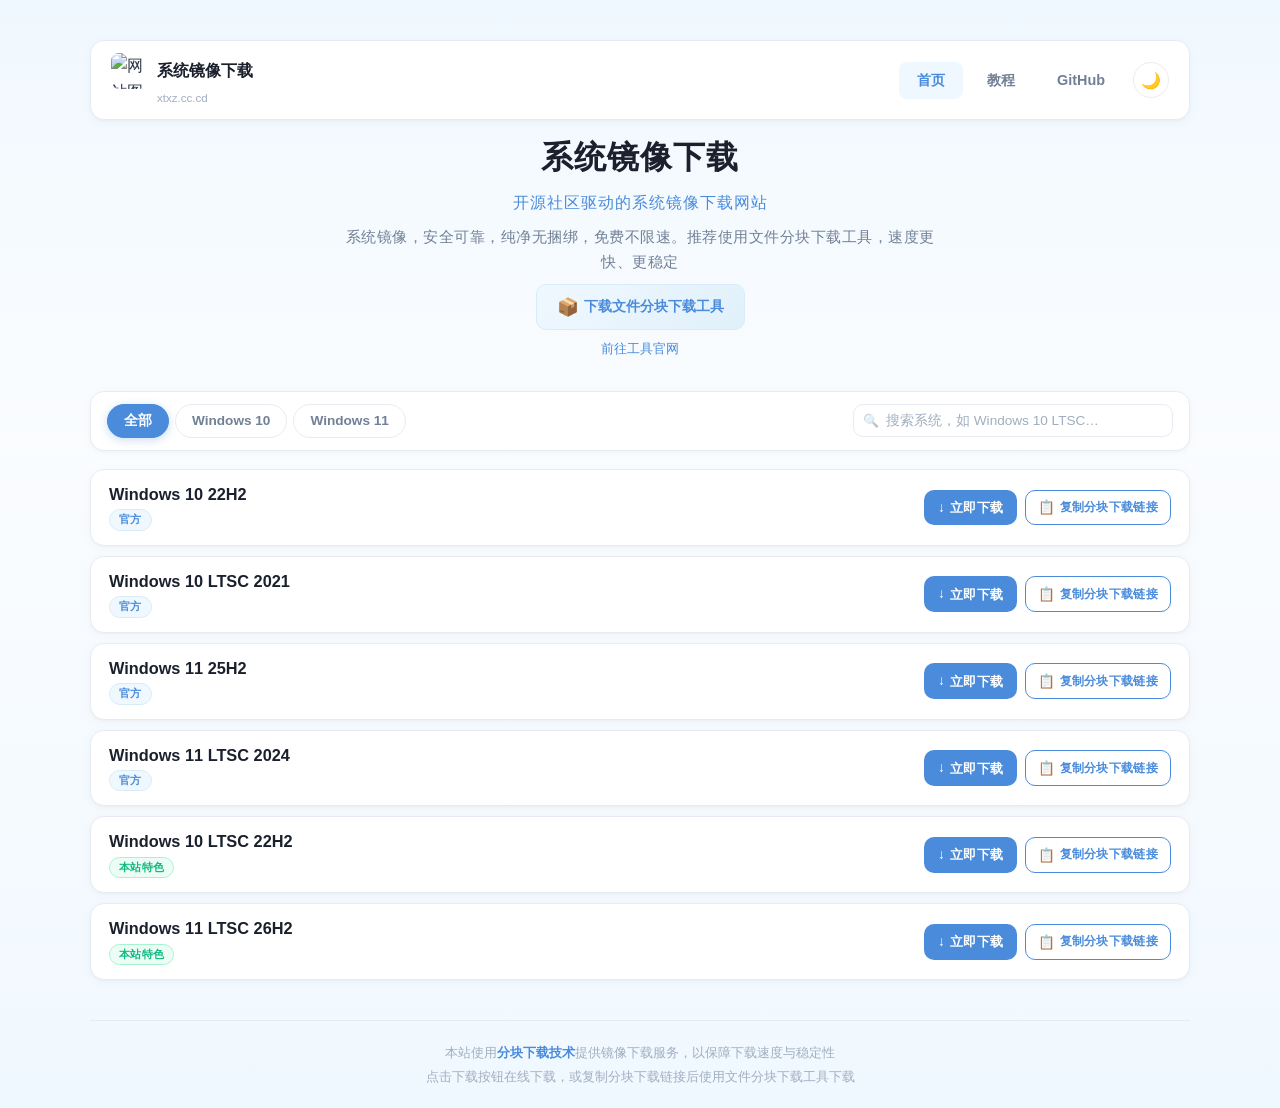
==== index.html @ 1ab485f3 "Add files via upload" ====
<!DOCTYPE html>
<html lang="zh-CN">
<head>
  <meta charset="UTF-8">
  <meta name="viewport" content="width=device-width, initial-scale=1.0">
  <meta name="description" content="系统镜像下载，包含 Windows 10、Windows 10 LTSC、Windows 11、Windows 11 LTSC，安全可靠纯净无捆绑">
  <meta name="keywords" content="Windows下载,Windows10,Windows11,系统镜像,ISO,系统下载">
  <meta name="theme-color" content="#4a8cdb">
  <meta name="color-scheme" content="light dark">
  <link rel="icon" type="image/png" href="favicon.png">
  <title>系统镜像下载</title>
  <link rel="stylesheet" href="style.css">
  <script src="script.js" defer></script>
</head>
<body>
  <nav class="top-nav" role="navigation" aria-label="主导航">
    <div class="nav-left">
      <a href="index.html" class="nav-brand">
        <img src="favicon.png" alt="网站图标" class="nav-logo">
        <span class="nav-title">系统镜像下载</span>
      </a>
      <a href="https://xtxz.cc.cd" class="nav-domain" id="navDomain">xtxz.cc.cd</a>
    </div>
    <div class="nav-right">
      <a href="index.html" class="nav-link active">首页</a>
      <a href="tutorial.html" class="nav-link">教程</a>
      <a href="https://github.com/xtjxxz/xtxz" target="_blank" rel="noopener noreferrer" class="nav-link">GitHub</a>
      <button class="theme-toggle" id="themeToggle" aria-label="切换暗色模式" title="切换暗色模式">
        <span class="theme-icon theme-icon-light">🌙</span>
        <span class="theme-icon theme-icon-dark">☀️</span>
      </button>
    </div>
  </nav>

  <div class="container">
    <header class="header">
      <h1>系统镜像下载</h1>
      <p class="header-tagline">开源社区驱动的系统镜像下载网站</p>
      <p class="subtitle">系统镜像，安全可靠，纯净无捆绑，免费不限速。推荐使用文件分块下载工具，速度更快、更稳定</p>
      <a href="https://fkxz.zhshh.cn/download/wjxz.exe" class="tool-link" download>
        <span class="link-icon">📦</span>
        下载文件分块下载工具
      </a>
      <a href="https://fkxz.zhshh.cn" target="_blank" rel="noopener noreferrer" class="site-link">前往工具官网</a>
    </header>

    <div class="filter-bar" role="region" aria-label="系统筛选与搜索">
      <div class="filter-tabs" role="group" aria-label="按系统分类筛选">
        <button class="filter-tab active" data-filter="all" type="button">全部</button>
        <button class="filter-tab" data-filter="windows10" type="button">Windows 10</button>
        <button class="filter-tab" data-filter="windows11" type="button">Windows 11</button>
      </div>
      <div class="filter-search">
        <input
          id="systemSearch"
          type="search"
          placeholder="搜索系统，如 Windows 10 LTSC…"
          aria-label="搜索系统镜像"
          autocomplete="off"
        >
        <button id="searchClear" type="button" aria-label="清空搜索" hidden>✕</button>
      </div>
    </div>

    <main class="download-list" role="main" aria-label="系统镜像下载列表">
      <article class="download-item" data-category="windows10" data-keywords="windows 10 win10 w10 10 lts 22h2 镜像 系统">
        <div class="item-info">
          <h2>Windows 10 22H2</h2>
          <span class="badge badge-official">官方</span>
        </div>
        <div class="btn-group">
          <a href="xz/?fkx=https://xtjx.cc.cd/w1022h2.fkx" target="_blank" rel="noopener noreferrer" class="download-btn" aria-label="下载 Windows 10 22H2">
            <span class="btn-icon" aria-hidden="true">↓</span>
            立即下载
          </a>
          <button class="copy-btn" data-copy="https://xtjx.cc.cd/w1022h2.fkx" aria-label="复制 Windows 10 22H2 分块下载链接">
            <span class="btn-icon" aria-hidden="true">📋</span>
            复制分块下载链接
          </button>
        </div>
      </article>

      <article class="download-item" data-category="windows10" data-keywords="windows 10 win10 w10 10 lts 2021 lts 镜像 系统 长期服务版">
        <div class="item-info">
          <h2>Windows 10 LTSC 2021</h2>
          <span class="badge badge-official">官方</span>
        </div>
        <div class="btn-group">
          <a href="xz/?fkx=https://xtjx.cc.cd/w10ltsc2021.fkx" target="_blank" rel="noopener noreferrer" class="download-btn" aria-label="下载 Windows 10 LTSC 2021">
            <span class="btn-icon" aria-hidden="true">↓</span>
            立即下载
          </a>
          <button class="copy-btn" data-copy="https://xtjx.cc.cd/w10ltsc2021.fkx" aria-label="复制 Windows 10 LTSC 2021 分块下载链接">
            <span class="btn-icon" aria-hidden="true">📋</span>
            复制分块下载链接
          </button>
        </div>
      </article>

      <article class="download-item" data-category="windows11" data-keywords="windows 11 win11 w11 11 25h2 镜像 系统">
        <div class="item-info">
          <h2>Windows 11 25H2</h2>
          <span class="badge badge-official">官方</span>
        </div>
        <div class="btn-group">
          <a href="xz/?fkx=https://w11.xtjx.cc.cd/w1125h2.fkx" target="_blank" rel="noopener noreferrer" class="download-btn" aria-label="下载 Windows 11 25H2">
            <span class="btn-icon" aria-hidden="true">↓</span>
            立即下载
          </a>
          <button class="copy-btn" data-copy="https://w11.xtjx.cc.cd/w1125h2.fkx" aria-label="复制 Windows 11 25H2 分块下载链接">
            <span class="btn-icon" aria-hidden="true">📋</span>
            复制分块下载链接
          </button>
        </div>
      </article>

      <article class="download-item" data-category="windows11" data-keywords="windows 11 win11 w11 11 lts 2024 镜像 系统 长期服务版">
        <div class="item-info">
          <h2>Windows 11 LTSC 2024</h2>
          <span class="badge badge-official">官方</span>
        </div>
        <div class="btn-group">
          <a href="xz/?fkx=https://w11ltsc.xtjx.cc.cd/w11ltsc2024.fkx" target="_blank" rel="noopener noreferrer" class="download-btn" aria-label="下载 Windows 11 LTSC 2024">
            <span class="btn-icon" aria-hidden="true">↓</span>
            立即下载
          </a>
          <button class="copy-btn" data-copy="https://w11ltsc.xtjx.cc.cd/w11ltsc2024.fkx" aria-label="复制 Windows 11 LTSC 2024 分块下载链接">
            <span class="btn-icon" aria-hidden="true">📋</span>
            复制分块下载链接
          </button>
        </div>
      </article>

      <article class="download-item" data-category="windows10" data-keywords="windows 10 win10 w10 10 lts 22h2 镜像 系统 长期服务版">
        <div class="item-info">
          <h2>Windows 10 LTSC 22H2</h2>
          <span class="badge badge-featured">本站特色</span>
        </div>
        <div class="btn-group">
          <a href="xz/?fkx=https://ltsc22h2.xtjx.cc.cd/w10ltsc22h2.iso.fkx" target="_blank" rel="noopener noreferrer" class="download-btn" aria-label="下载 Windows 10 LTSC 22H2">
            <span class="btn-icon" aria-hidden="true">↓</span>
            立即下载
          </a>
          <button class="copy-btn" data-copy="https://ltsc22h2.xtjx.cc.cd/w10ltsc22h2.iso.fkx" aria-label="复制 Windows 10 LTSC 22H2 分块下载链接">
            <span class="btn-icon" aria-hidden="true">📋</span>
            复制分块下载链接
          </button>
        </div>
      </article>

      <article class="download-item" data-category="windows11" data-keywords="windows 11 win11 w11 11 lts 26h2 镜像 系统 长期服务版">
        <div class="item-info">
          <h2>Windows 11 LTSC 26H2</h2>
          <span class="badge badge-featured">本站特色</span>
        </div>
        <div class="btn-group">
          <a href="xz/?fkx=https://ltsc26h2.xtjx.cc.cd/w11ltsc26h2.iso.fkx" target="_blank" rel="noopener noreferrer" class="download-btn" aria-label="下载 Windows 11 LTSC 26H2">
            <span class="btn-icon" aria-hidden="true">↓</span>
            立即下载
          </a>
          <button class="copy-btn" data-copy="https://ltsc26h2.xtjx.cc.cd/w11ltsc26h2.iso.fkx" aria-label="复制 Windows 11 LTSC 26H2 分块下载链接">
            <span class="btn-icon" aria-hidden="true">📋</span>
            复制分块下载链接
          </button>
        </div>
      </article>

      <div class="no-results" id="noResults" role="status" hidden>
        <span class="no-results-icon" aria-hidden="true">🔍</span>
        未找到匹配的系统镜像，请尝试其他关键词或分类
      </div>
    </main>

    <footer class="footer">
      <p>本站使用<a href="https://github.com/zsh-cn/fkxz" target="_blank" rel="noopener noreferrer" class="footer-link">分块下载技术</a>提供镜像下载服务，以保障下载速度与稳定性</p>
      <p class="tips">点击下载按钮在线下载，或复制分块下载链接后使用文件分块下载工具下载</p>
    </footer>
  </div>

  <button class="back-to-top" id="backToTop" aria-label="回到顶部" title="回到顶部">
    <span class="back-to-top-icon">↑</span>
  </button>

  <div class="toast-container" id="toastContainer" aria-live="polite" aria-atomic="true"></div>
</body>
</html>
---- style.css ----
:root {
  --bg-primary: #f0f8ff;
  --bg-secondary: #fafcfe;
  --bg-card: #ffffff;
  --bg-card-hover: #ffffff;
  --text-primary: #1a202c;
  --text-secondary: #2d3748;
  --text-muted: #718096;
  --text-light: #8492a6;
  --text-extra-light: #a0aec0;
  --text-ultra-light: #bcc4d2;
  --border-color: #e8ecf2;
  --border-hover: #c8e0f8;
  --border-footer: #e2edf6;
  --accent: #4a8cdb;
  --accent-hover: #3a7bc8;
  --accent-light: #5b9de8;
  --accent-bg: #f0f8ff;
  --accent-bg-hover: #e0f0fa;
  --accent-border: #d8ecf8;
  --success: #10b981;
  --success-bg: #ecfdf5;
  --success-border: #a7f3d0;
  --shadow-sm: 0 1px 3px rgba(0, 0, 0, 0.04), 0 2px 12px rgba(0, 0, 0, 0.03);
  --shadow-md: 0 4px 8px rgba(0, 0, 0, 0.06), 0 8px 28px rgba(74, 140, 219, 0.12);
  --shadow-btn: 0 6px 20px rgba(74, 140, 219, 0.3);
  --shadow-btn-secondary: 0 6px 20px rgba(74, 140, 219, 0.25);
  --shadow-icon: 0 4px 14px rgba(0, 0, 0, 0.1);
  --radius-sm: 10px;
  --radius-md: 14px;
  --radius-lg: 18px;
  --radius-full: 50%;
  --transition-fast: 0.2s ease;
  --transition-normal: 0.25s ease;
  --transition-slow: 0.35s ease;
}

[data-theme="dark"] {
  --bg-primary: #0f172a;
  --bg-secondary: #1a2332;
  --bg-card: #1e293b;
  --bg-card-hover: #243447;
  --text-primary: #e2e8f0;
  --text-secondary: #cbd5e1;
  --text-muted: #94a3b8;
  --text-light: #8899aa;
  --text-extra-light: #6b7d8e;
  --text-ultra-light: #5a6d7e;
  --border-color: #2d3d52;
  --border-hover: #3d5a80;
  --border-footer: #2d3d52;
  --accent: #60a5fa;
  --accent-hover: #3b82f6;
  --accent-light: #93c5fd;
  --accent-bg: #172554;
  --accent-bg-hover: #1e3a6e;
  --accent-border: #1e3a6e;
  --success: #34d399;
  --success-bg: #052e1d;
  --success-border: #064e3b;
  --shadow-sm: 0 1px 3px rgba(0, 0, 0, 0.15), 0 2px 12px rgba(0, 0, 0, 0.1);
  --shadow-md: 0 4px 8px rgba(0, 0, 0, 0.2), 0 8px 28px rgba(0, 0, 0, 0.18);
  --shadow-btn: 0 6px 20px rgba(96, 165, 250, 0.25);
  --shadow-btn-secondary: 0 6px 20px rgba(96, 165, 250, 0.2);
  --shadow-icon: 0 4px 14px rgba(0, 0, 0, 0.25);
}

* {
  margin: 0;
  padding: 0;
  box-sizing: border-box;
}

[hidden] {
  display: none !important;
}

html {
  scroll-behavior: smooth;
}

body {
  font-family: "Microsoft YaHei", "PingFang SC", "Helvetica Neue", Arial, sans-serif;
  background: linear-gradient(180deg, var(--bg-primary) 0%, var(--bg-secondary) 40%, var(--bg-primary) 100%);
  min-height: 100vh;
  color: var(--text-secondary);
  padding: 40px 20px 20px;
  transition: background 0.35s ease, color 0.35s ease;
  line-height: 1.6;
}

.container {
  max-width: 1100px;
  margin: 0 auto;
  animation: fadeInUp 0.6s ease both;
}

@keyframes fadeInUp {
  from {
    opacity: 0;
    transform: translateY(20px);
  }
  to {
    opacity: 1;
    transform: translateY(0);
  }
}

@keyframes fadeInRight {
  from {
    opacity: 0;
    transform: translateX(-20px);
  }
  to {
    opacity: 1;
    transform: translateX(0);
  }
}

@keyframes pulse {
  0%, 100% {
    transform: scale(1);
  }
  50% {
    transform: scale(1.05);
  }
}

@keyframes slideInUp {
  from {
    opacity: 0;
    transform: translateY(30px);
  }
  to {
    opacity: 1;
    transform: translateY(0);
  }
}

@keyframes bounceIn {
  0% {
    opacity: 0;
    transform: scale(0.3);
  }
  50% {
    transform: scale(1.08);
  }
  70% {
    transform: scale(0.95);
  }
  100% {
    opacity: 1;
    transform: scale(1);
  }
}

@keyframes shimmer {
  0% {
    background-position: -200% 0;
  }
  100% {
    background-position: 200% 0;
  }
}

.top-nav {
  display: flex;
  align-items: center;
  justify-content: space-between;
  max-width: 1100px;
  margin: 0 auto 12px;
  padding: 12px 20px;
  background: var(--bg-card);
  border: 1px solid var(--border-color);
  border-radius: var(--radius-md);
  box-shadow: var(--shadow-sm);
  transition: background var(--transition-normal), border-color var(--transition-normal);
  animation: fadeInUp 0.6s ease both;
}

.nav-left {
  display: flex;
  flex-direction: column;
  align-items: flex-start;
}

.nav-brand {
  display: flex;
  align-items: center;
  gap: 10px;
  text-decoration: none;
  color: inherit;
}

.nav-logo {
  width: 36px;
  height: 36px;
  border-radius: 8px;
  flex-shrink: 0;
}

.nav-title {
  font-size: 1rem;
  font-weight: 700;
  color: var(--text-primary);
  transition: color var(--transition-normal);
  white-space: nowrap;
}

.nav-domain {
  font-size: 0.72rem;
  color: var(--text-extra-light);
  text-decoration: none;
  transition: color var(--transition-fast);
  white-space: nowrap;
  padding-left: 46px;
}

.nav-domain:hover {
  color: var(--accent);
  text-decoration: underline;
}

.nav-right {
  display: flex;
  align-items: center;
  gap: 6px;
}

.nav-link {
  display: inline-flex;
  align-items: center;
  padding: 7px 18px;
  border-radius: 8px;
  font-size: 0.9rem;
  font-weight: 600;
  color: var(--text-muted);
  text-decoration: none;
  transition: color var(--transition-fast), background var(--transition-fast);
}

.nav-link:hover {
  color: var(--accent);
  background: var(--accent-bg);
}

.nav-link.active {
  color: var(--accent);
  background: var(--accent-bg);
}

.header {
  text-align: center;
  margin-bottom: 32px;
  animation: fadeInUp 0.6s ease both;
}

.header h1 {
  font-size: 2rem;
  font-weight: 700;
  color: var(--text-primary);
  margin-bottom: 6px;
  letter-spacing: 1px;
  transition: color var(--transition-normal);
}

.header-tagline {
  font-size: 1rem;
  font-weight: 500;
  color: var(--accent);
  letter-spacing: 1px;
  margin-bottom: 10px;
  transition: color var(--transition-normal);
}

.subtitle {
  font-size: 0.95rem;
  color: var(--text-muted);
  letter-spacing: 0.5px;
  max-width: 600px;
  margin: 0 auto;
  transition: color var(--transition-normal);
}

.tool-link {
  display: inline-flex;
  align-items: center;
  gap: 5px;
  margin-top: 10px;
  padding: 8px 20px;
  background: linear-gradient(135deg, var(--accent-bg), var(--accent-bg-hover));
  color: var(--accent);
  text-decoration: none;
  border-radius: var(--radius-sm);
  font-size: 0.85rem;
  font-weight: 600;
  border: 1px solid var(--accent-border);
  transition: background var(--transition-fast), box-shadow var(--transition-fast), transform var(--transition-fast);
}

.tool-link:hover {
  background: linear-gradient(135deg, var(--accent-bg-hover), var(--accent-bg));
  box-shadow: 0 4px 16px rgba(74, 140, 219, 0.15);
  transform: translateY(-1px);
}

.tool-link:focus-visible {
  outline: 2px solid var(--accent);
  outline-offset: 2px;
}

.link-icon {
  font-size: 1.1rem;
}

.site-link {
  display: block;
  margin-top: 8px;
  font-size: 0.82rem;
  color: var(--accent);
  text-decoration: none;
  transition: color var(--transition-fast);
}

.site-link:hover {
  color: var(--accent-hover);
  text-decoration: underline;
}

.download-list {
  display: flex;
  flex-direction: column;
  gap: 10px;
}

.download-item {
  background: var(--bg-card);
  border: 1px solid var(--border-color);
  border-radius: var(--radius-md);
  padding: 14px 18px;
  display: flex;
  align-items: center;
  gap: 16px;
  box-shadow: var(--shadow-sm);
  transition: transform var(--transition-normal), box-shadow var(--transition-normal), border-color var(--transition-normal), background var(--transition-normal);
  animation: slideInUp 0.5s ease both;
  position: relative;
  overflow: hidden;
}

.download-item::before {
  content: '';
  position: absolute;
  top: 0;
  left: 0;
  right: 0;
  height: 2px;
  background: linear-gradient(90deg, transparent, var(--accent), transparent);
  opacity: 0;
  transition: opacity var(--transition-normal);
}

.download-item:hover::before {
  opacity: 1;
}

.download-item:nth-child(1) { animation-delay: 0.08s; }
.download-item:nth-child(2) { animation-delay: 0.16s; }
.download-item:nth-child(3) { animation-delay: 0.24s; }
.download-item:nth-child(4) { animation-delay: 0.32s; }
.download-item:nth-child(5) { animation-delay: 0.4s; }
.download-item:nth-child(6) { animation-delay: 0.48s; }

.download-item.hidden {
  display: none !important;
}

/* ===== 分类筛选 & 搜索 ===== */
.filter-bar {
  display: flex;
  align-items: center;
  justify-content: space-between;
  gap: 12px;
  flex-wrap: wrap;
  margin-bottom: 18px;
  padding: 12px 16px;
  background: var(--bg-card);
  border: 1px solid var(--border-color);
  border-radius: var(--radius-md);
  box-shadow: var(--shadow-sm);
  animation: fadeInUp 0.5s ease both;
  transition: background var(--transition-normal), border-color var(--transition-normal);
}

.filter-tabs {
  display: flex;
  gap: 6px;
  flex-wrap: wrap;
}

.filter-tab {
  display: inline-flex;
  align-items: center;
  padding: 7px 16px;
  border-radius: 999px;
  border: 1.5px solid var(--border-color);
  background: var(--bg-card);
  color: var(--text-muted);
  font-size: 0.85rem;
  font-weight: 600;
  cursor: pointer;
  font-family: inherit;
  white-space: nowrap;
  transition: all var(--transition-fast);
}

.filter-tab:hover {
  border-color: var(--accent);
  color: var(--accent);
  background: var(--accent-bg);
  transform: translateY(-1px);
}

.filter-tab:active {
  transform: translateY(0);
}

.filter-tab:focus-visible {
  outline: 2px solid var(--accent);
  outline-offset: 2px;
}

.filter-tab.active {
  background: var(--accent);
  border-color: var(--accent);
  color: #ffffff;
  box-shadow: 0 2px 8px rgba(74, 140, 219, 0.3);
}

.filter-tab.active:hover {
  background: var(--accent-hover);
  border-color: var(--accent-hover);
  color: #ffffff;
}

.filter-search {
  position: relative;
  display: flex;
  align-items: center;
  flex: 1;
  min-width: 220px;
  max-width: 320px;
}

.filter-search input {
  width: 100%;
  padding: 8px 34px 8px 32px;
  border: 1.5px solid var(--border-color);
  border-radius: var(--radius-sm);
  background: var(--bg-card);
  color: var(--text-primary);
  font-size: 0.85rem;
  font-family: inherit;
  transition: all var(--transition-fast);
}

.filter-search input::placeholder {
  color: var(--text-extra-light);
}

.filter-search input::-webkit-search-cancel-button,
.filter-search input::-webkit-search-decoration {
  display: none;
}

.filter-search input:focus {
  outline: none;
  border-color: var(--accent);
  background: var(--bg-card);
  box-shadow: 0 0 0 3px rgba(74, 140, 219, 0.12);
}

.filter-search::before {
  content: '🔍';
  position: absolute;
  left: 10px;
  font-size: 0.8rem;
  opacity: 0.45;
  pointer-events: none;
  line-height: 1;
}

#searchClear {
  position: absolute;
  right: 6px;
  width: 22px;
  height: 22px;
  border: none;
  border-radius: 50%;
  background: var(--text-extra-light);
  color: var(--bg-card);
  font-size: 0.65rem;
  font-weight: 700;
  line-height: 1;
  cursor: pointer;
  display: flex;
  align-items: center;
  justify-content: center;
  transition: background var(--transition-fast), transform var(--transition-fast);
}

#searchClear:hover {
  background: var(--text-muted);
  transform: scale(1.1);
}

#searchClear:focus-visible {
  outline: 2px solid var(--accent);
  outline-offset: 1px;
}

.no-results {
  display: flex;
  align-items: center;
  justify-content: center;
  gap: 8px;
  padding: 36px 18px;
  border: 1.5px dashed var(--border-color);
  border-radius: var(--radius-md);
  background: var(--bg-card);
  color: var(--text-muted);
  font-size: 0.92rem;
  text-align: center;
  animation: fadeInUp 0.35s ease both;
}

.no-results-icon {
  font-size: 1.1rem;
}

.download-item:hover {
  transform: translateY(-2px);
  border-color: var(--border-hover);
  background: var(--bg-card-hover);
  box-shadow: var(--shadow-md);
}

.item-info {
  display: flex;
  flex-direction: column;
  align-items: flex-start;
  gap: 4px;
  flex: 1;
  min-width: 0;
}

.item-info h2 {
  font-size: 1.02rem;
  font-weight: 600;
  color: var(--text-primary);
  white-space: nowrap;
  line-height: 1.3;
  transition: color var(--transition-normal);
}

.badge {
  display: inline-block;
  padding: 2px 9px;
  border-radius: 999px;
  font-size: 0.7rem;
  font-weight: 600;
  line-height: 1.4;
  letter-spacing: 0.3px;
  white-space: nowrap;
}

.badge-official {
  background: var(--accent-bg);
  color: var(--accent);
  border: 1px solid var(--accent-border);
}

.badge-featured {
  background: var(--success-bg);
  color: var(--success);
  border: 1px solid var(--success-border);
}

[data-theme="dark"] .badge-official {
  background: var(--accent-bg);
  border-color: var(--accent-border);
}

@media (max-width: 480px) {
  .badge {
    font-size: 0.65rem;
    padding: 2px 7px;
  }
}

.btn-group {
  display: flex;
  gap: 8px;
  flex-shrink: 0;
}

.download-btn {
  display: inline-flex;
  align-items: center;
  justify-content: center;
  gap: 5px;
  background: var(--accent);
  color: #ffffff;
  text-decoration: none;
  padding: 7px 14px;
  border-radius: var(--radius-sm);
  font-size: 0.82rem;
  font-weight: 600;
  letter-spacing: 0.3px;
  transition: background var(--transition-fast), transform var(--transition-fast), box-shadow var(--transition-fast);
  border: none;
  cursor: pointer;
  font-family: inherit;
  position: relative;
  overflow: hidden;
  white-space: nowrap;
}

.download-btn::after {
  content: '';
  position: absolute;
  top: 50%;
  left: 50%;
  width: 0;
  height: 0;
  border-radius: 50%;
  background: rgba(255, 255, 255, 0.2);
  transform: translate(-50%, -50%);
  transition: width 0.5s ease, height 0.5s ease;
}

.download-btn:active::after {
  width: 200px;
  height: 200px;
}

.download-btn:hover {
  background: var(--accent-hover);
  transform: scale(1.04);
  box-shadow: var(--shadow-btn);
}

.download-btn:active {
  transform: scale(0.97);
}

.download-btn:focus-visible {
  outline: 2px solid var(--accent);
  outline-offset: 2px;
}

.btn-icon {
  font-size: 0.85rem;
  font-weight: 700;
}

.copy-btn {
  display: inline-flex;
  align-items: center;
  justify-content: center;
  gap: 4px;
  background: var(--bg-card);
  color: var(--accent);
  border: 1.5px solid var(--accent);
  padding: 6px 12px;
  border-radius: var(--radius-sm);
  font-size: 0.78rem;
  font-weight: 600;
  letter-spacing: 0.3px;
  cursor: pointer;
  font-family: inherit;
  transition: background var(--transition-fast), color var(--transition-fast), transform var(--transition-fast), box-shadow var(--transition-fast), border-color var(--transition-fast);
  white-space: nowrap;
}

.copy-btn:hover {
  background: var(--accent);
  color: #ffffff;
  transform: scale(1.04);
  box-shadow: var(--shadow-btn-secondary);
}

.copy-btn:active {
  transform: scale(0.97);
}

.copy-btn:focus-visible {
  outline: 2px solid var(--accent);
  outline-offset: 2px;
}

.copy-btn.copied {
  background: var(--success);
  color: #ffffff;
  border-color: var(--success);
  animation: pulse 0.3s ease;
}

.footer {
  text-align: center;
  margin-top: 40px;
  padding-top: 20px;
  border-top: 1px solid var(--border-footer);
  animation: fadeInUp 0.6s ease 0.5s both;
}

.footer p {
  font-size: 0.82rem;
  color: var(--text-extra-light);
  line-height: 1.8;
  transition: color var(--transition-normal);
}

.tips {
  color: var(--text-ultra-light);
  font-size: 0.78rem;
}

.footer-link {
  color: var(--accent);
  text-decoration: none;
  font-weight: 600;
  transition: color var(--transition-fast), text-decoration var(--transition-fast);
}

.footer-link:hover {
  text-decoration: underline;
}

.footer-link:focus-visible {
  outline: 2px solid var(--accent);
  outline-offset: 2px;
}

.theme-toggle {
  width: 36px;
  height: 36px;
  border-radius: var(--radius-full);
  border: 1.5px solid var(--border-color);
  background: var(--bg-card);
  cursor: pointer;
  display: flex;
  align-items: center;
  justify-content: center;
  font-size: 1rem;
  flex-shrink: 0;
  margin-left: 4px;
  transition: background var(--transition-fast), border-color var(--transition-fast), transform var(--transition-fast), box-shadow var(--transition-fast);
}

.theme-toggle:hover {
  transform: scale(1.1);
  box-shadow: var(--shadow-md);
  border-color: var(--accent);
}

.theme-toggle:active {
  transform: scale(0.95);
}

.theme-toggle:focus-visible {
  outline: 2px solid var(--accent);
  outline-offset: 2px;
}

.theme-icon {
  transition: transform var(--transition-normal), opacity var(--transition-normal);
}

[data-theme="dark"] .theme-icon-light {
  display: inline;
}

[data-theme="dark"] .theme-icon-dark {
  display: none;
}

.theme-icon-light {
  display: inline;
}

.theme-icon-dark {
  display: none;
}

[data-theme="dark"] .theme-icon-light {
  display: none;
}

[data-theme="dark"] .theme-icon-dark {
  display: inline;
}

.back-to-top {
  position: fixed;
  bottom: 30px;
  right: 30px;
  z-index: 1000;
  width: 44px;
  height: 44px;
  border-radius: var(--radius-full);
  border: 1.5px solid var(--border-color);
  background: var(--bg-card);
  color: var(--accent);
  cursor: pointer;
  display: flex;
  align-items: center;
  justify-content: center;
  font-size: 1.2rem;
  box-shadow: var(--shadow-sm);
  opacity: 0;
  visibility: hidden;
  transform: translateY(10px);
  transition: opacity var(--transition-normal), visibility var(--transition-normal), transform var(--transition-normal), background var(--transition-fast), border-color var(--transition-fast), box-shadow var(--transition-fast);
}

.back-to-top.visible {
  opacity: 1;
  visibility: visible;
  transform: translateY(0);
}

.back-to-top:hover {
  transform: translateY(-3px);
  box-shadow: var(--shadow-md);
  border-color: var(--accent);
  background: var(--accent);
  color: #ffffff;
}

.back-to-top:active {
  transform: scale(0.95);
}

.back-to-top:focus-visible {
  outline: 2px solid var(--accent);
  outline-offset: 2px;
}

.back-to-top-icon {
  font-weight: 700;
  font-size: 1.1rem;
}

.toast-container {
  position: fixed;
  top: 20px;
  left: 50%;
  transform: translateX(-50%);
  z-index: 9999;
  display: flex;
  flex-direction: column;
  gap: 10px;
  pointer-events: none;
}

.toast {
  display: flex;
  align-items: center;
  gap: 8px;
  padding: 12px 24px;
  background: var(--bg-card);
  border: 1px solid var(--border-color);
  border-radius: var(--radius-sm);
  box-shadow: 0 8px 32px rgba(0, 0, 0, 0.12);
  font-size: 0.9rem;
  font-weight: 500;
  color: var(--text-primary);
  pointer-events: auto;
  animation: bounceIn 0.4s ease both;
  white-space: nowrap;
  transition: background var(--transition-normal), color var(--transition-normal), border-color var(--transition-normal);
}

.toast.success {
  border-left: 3px solid var(--success);
}

.toast.error {
  border-left: 3px solid #ef4444;
}

.toast.fade-out {
  animation: fadeOut 0.35s ease both;
}

@keyframes fadeOut {
  from {
    opacity: 1;
    transform: translateY(0);
  }
  to {
    opacity: 0;
    transform: translateY(-10px);
  }
}

.toast-icon {
  font-size: 1.1rem;
}

@media (max-width: 768px) {
  .header h1 {
    font-size: 1.7rem;
  }

  .download-item {
    padding: 12px 14px;
    gap: 12px;
    flex-wrap: wrap;
  }

  .btn-group {
    width: 100%;
    flex-direction: row;
    gap: 8px;
  }

  .download-btn,
  .copy-btn {
    flex: 1;
    justify-content: center;
    padding: 7px 10px;
    font-size: 0.8rem;
  }

  .theme-toggle {
    width: 32px;
    height: 32px;
    font-size: 0.9rem;
  }

  .back-to-top {
    bottom: 20px;
    right: 20px;
    width: 38px;
    height: 38px;
  }

  .toast {
    padding: 10px 18px;
    font-size: 0.82rem;
    white-space: normal;
    max-width: 90vw;
  }

  .filter-bar {
    flex-direction: column;
    align-items: stretch;
  }

  .filter-search {
    width: 100%;
    max-width: none;
    min-width: 0;
  }

  .filter-tab {
    padding: 6px 13px;
    font-size: 0.82rem;
  }
}

@media (max-width: 480px) {
  body {
    padding: 20px 12px 12px;
  }

  .header h1 {
    font-size: 1.4rem;
  }

  .subtitle {
    font-size: 0.85rem;
  }

  .header-tagline {
    font-size: 0.85rem;
  }

  .download-item {
    padding: 10px 12px;
    border-radius: var(--radius-sm);
    gap: 10px;
  }

  .item-info h2 {
    font-size: 0.95rem;
  }

  .tool-link {
    font-size: 0.78rem;
    padding: 6px 14px;
  }

  .no-results {
    padding: 26px 14px;
    font-size: 0.85rem;
  }

  .filter-search input {
    font-size: 0.82rem;
    padding: 7px 30px 7px 28px;
  }
}

@media (prefers-reduced-motion: reduce) {
  *,
  *::before,
  *::after {
    animation-duration: 0.01ms !important;
    animation-iteration-count: 1 !important;
    transition-duration: 0.01ms !important;
    scroll-behavior: auto !important;
  }
}

@media print {
  .theme-toggle,
  .back-to-top,
  .toast-container,
  .btn-group,
  .filter-bar,
  .no-results {
    display: none !important;
  }

  .download-item.hidden {
    display: flex !important;
  }

  body {
    background: #ffffff;
    color: #000000;
  }

  .download-item {
    break-inside: avoid;
    box-shadow: none;
    border: 1px solid #ccc;
    padding: 10px 14px;
    gap: 10px;
  }
}

.tutorial-content {
  max-width: 800px;
  margin: 0 auto;
  animation: fadeInUp 0.6s ease both;
}

.tutorial-section {
  background: var(--bg-card);
  border: 1px solid var(--border-color);
  border-radius: var(--radius-lg);
  padding: 32px 30px;
  margin-bottom: 24px;
  box-shadow: var(--shadow-sm);
  transition: background var(--transition-normal), border-color var(--transition-normal);
}

.tutorial-section h2 {
  font-size: 1.35rem;
  font-weight: 700;
  color: var(--text-primary);
  margin-bottom: 16px;
  transition: color var(--transition-normal);
}

.tutorial-section h3 {
  font-size: 1.1rem;
  font-weight: 600;
  color: var(--text-primary);
  margin: 24px 0 12px;
  transition: color var(--transition-normal);
}

.tutorial-section h4 {
  font-size: 0.95rem;
  font-weight: 600;
  color: var(--text-primary);
  margin-bottom: 4px;
  transition: color var(--transition-normal);
}

.tutorial-section p {
  font-size: 0.92rem;
  color: var(--text-secondary);
  line-height: 1.75;
  margin-bottom: 10px;
  transition: color var(--transition-normal);
}

.tutorial-section code {
  background: var(--accent-bg);
  color: var(--accent);
  padding: 2px 8px;
  border-radius: 4px;
  font-size: 0.88rem;
  font-family: "Consolas", "Monaco", "Courier New", monospace;
  transition: background var(--transition-normal), color var(--transition-normal);
}

.tutorial-section .tool-link {
  margin-bottom: 20px;
}

.program-list {
  margin-top: 16px;
}

.program-card {
  background: var(--bg-secondary);
  border: 1px solid var(--border-color);
  border-radius: var(--radius-sm);
  padding: 16px 18px;
  margin-bottom: 10px;
  transition: background var(--transition-normal), border-color var(--transition-normal);
}

.program-header {
  display: flex;
  align-items: center;
  gap: 8px;
  margin-bottom: 6px;
  flex-wrap: wrap;
}

.program-header strong {
  font-size: 0.95rem;
  color: var(--text-primary);
  transition: color var(--transition-normal);
}

.program-badge {
  display: inline-block;
  background: var(--accent);
  color: #ffffff;
  font-size: 0.7rem;
  font-weight: 700;
  padding: 2px 8px;
  border-radius: 10px;
  line-height: 1.5;
}

.program-file {
  font-size: 0.78rem;
  color: var(--text-muted);
  background: var(--accent-bg);
  padding: 2px 8px;
  border-radius: 4px;
  font-family: "Consolas", "Monaco", "Courier New", monospace;
  transition: background var(--transition-normal), color var(--transition-normal);
}

.program-card p {
  font-size: 0.85rem;
  color: var(--text-muted);
  margin-bottom: 0;
  transition: color var(--transition-normal);
}

.step-list {
  margin: 16px 0;
}

.step-item {
  display: flex;
  gap: 14px;
  margin-bottom: 16px;
  align-items: flex-start;
}

.step-num {
  flex-shrink: 0;
  width: 32px;
  height: 32px;
  border-radius: 50%;
  background: var(--accent);
  color: #ffffff;
  display: flex;
  align-items: center;
  justify-content: center;
  font-size: 0.9rem;
  font-weight: 700;
  line-height: 1;
}

.step-body h4 {
  font-size: 0.95rem;
  font-weight: 600;
  color: var(--text-primary);
  margin-bottom: 2px;
  transition: color var(--transition-normal);
}

.step-body p {
  font-size: 0.88rem;
  color: var(--text-muted);
  margin-bottom: 0;
  transition: color var(--transition-normal);
}

.tip-box {
  display: flex;
  gap: 12px;
  background: var(--accent-bg);
  border: 1px solid var(--accent-border);
  border-radius: var(--radius-sm);
  padding: 16px 18px;
  margin-top: 20px;
  transition: background var(--transition-normal), border-color var(--transition-normal);
}

.tip-icon {
  font-size: 1.3rem;
  flex-shrink: 0;
  line-height: 1.4;
}

.tip-body strong {
  display: block;
  font-size: 0.92rem;
  color: var(--text-primary);
  margin-bottom: 4px;
  transition: color var(--transition-normal);
}

.tip-body p {
  font-size: 0.85rem;
  color: var(--text-muted);
  margin-bottom: 0;
  transition: color var(--transition-normal);
}

.file-list {
  margin: 8px 0 12px;
  padding-left: 20px;
}

.file-list li {
  font-size: 0.88rem;
  color: var(--text-secondary);
  margin-bottom: 6px;
  line-height: 1.6;
  transition: color var(--transition-normal);
}

.file-list code {
  background: var(--accent-bg);
  color: var(--accent);
  padding: 1px 6px;
  border-radius: 3px;
  font-size: 0.85rem;
  font-family: "Consolas", "Monaco", "Courier New", monospace;
}

.cli-examples h4 {
  font-size: 0.95rem;
  font-weight: 600;
  color: var(--text-primary);
  margin: 16px 0 8px;
  transition: color var(--transition-normal);
}

.code-block {
  background: var(--bg-secondary);
  border: 1px solid var(--border-color);
  border-radius: var(--radius-sm);
  padding: 12px 16px;
  margin-bottom: 4px;
  overflow-x: auto;
  transition: background var(--transition-normal), border-color var(--transition-normal);
}

.code-block code {
  font-size: 0.85rem;
  color: var(--text-primary);
  background: none;
  padding: 0;
  white-space: nowrap;
  transition: color var(--transition-normal);
}

.code-desc {
  font-size: 0.82rem;
  color: var(--text-muted);
  margin-bottom: 12px;
  transition: color var(--transition-normal);
}

@media (max-width: 768px) {
  .top-nav {
    flex-direction: column;
    gap: 10px;
    padding: 12px 16px;
    margin-bottom: 16px;
  }

  .nav-left,
  .nav-right {
    width: 100%;
    justify-content: center;
  }

  .nav-brand {
    justify-content: center;
  }

  .nav-title {
    font-size: 0.9rem;
  }

  .tutorial-section {
    padding: 24px 18px;
  }

  .tutorial-section h2 {
    font-size: 1.15rem;
  }

  .step-num {
    width: 28px;
    height: 28px;
    font-size: 0.8rem;
  }
}
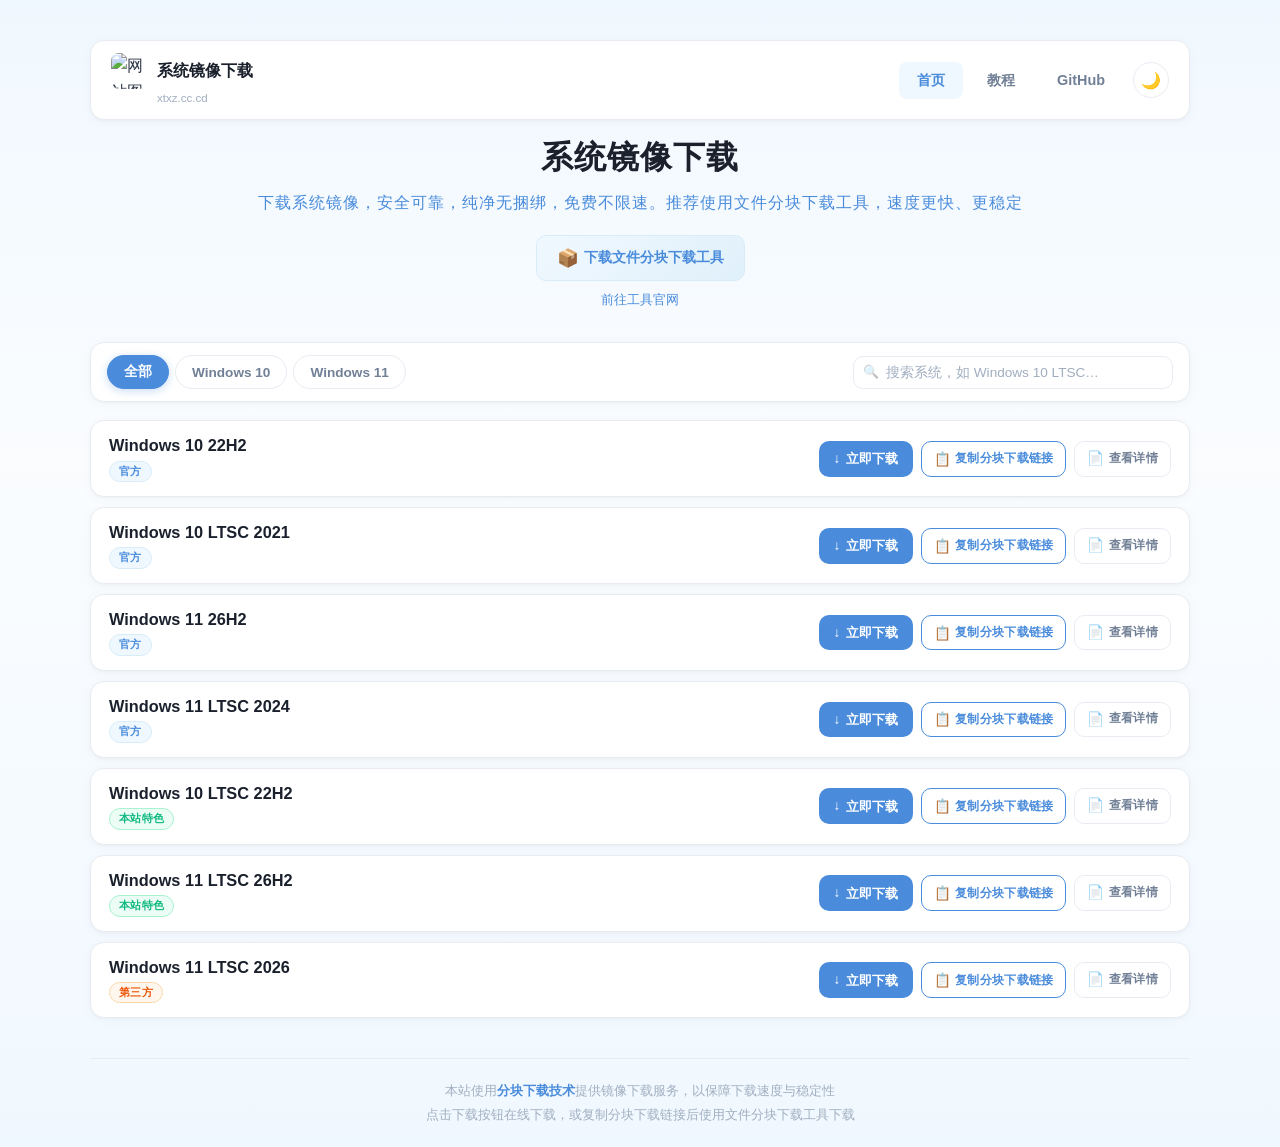
==== commit 0ad5d0eb: "Add files via upload" ====
--- a/index.html
+++ b/index.html
@@ -35,9 +35,8 @@
   <div class="container">
     <header class="header">
       <h1>系统镜像下载</h1>
-      <p class="header-tagline">开源社区驱动的系统镜像下载网站</p>
-      <p class="subtitle">系统镜像，安全可靠，纯净无捆绑，免费不限速。推荐使用文件分块下载工具，速度更快、更稳定</p>
-      <a href="https://fkxz.zhshh.cn/download/wjxz.exe" class="tool-link" download>
+      <p class="header-tagline">下载系统镜像，安全可靠，纯净无捆绑，免费不限速。推荐使用文件分块下载工具，速度更快、更稳定</p>
+      <a href="https://fkxz.zhshh.cn/download/wjxz.exe" class="tool-link" target="_blank" rel="noopener noreferrer">
         <span class="link-icon">📦</span>
         下载文件分块下载工具
       </a>
@@ -77,6 +76,10 @@
             <span class="btn-icon" aria-hidden="true">📋</span>
             复制分块下载链接
           </button>
+          <a href="detail.html?xt=win1022h2" class="detail-btn" aria-label="查看 Windows 10 22H2 详情">
+            <span class="btn-icon" aria-hidden="true">📄</span>
+            查看详情
+          </a>
         </div>
       </article>
 
@@ -94,23 +97,31 @@
             <span class="btn-icon" aria-hidden="true">📋</span>
             复制分块下载链接
           </button>
-        </div>
-      </article>
-
-      <article class="download-item" data-category="windows11" data-keywords="windows 11 win11 w11 11 25h2 镜像 系统">
-        <div class="item-info">
-          <h2>Windows 11 25H2</h2>
-          <span class="badge badge-official">官方</span>
-        </div>
-        <div class="btn-group">
-          <a href="xz/?fkx=https://w11.xtjx.cc.cd/w1125h2.fkx" target="_blank" rel="noopener noreferrer" class="download-btn" aria-label="下载 Windows 11 25H2">
-            <span class="btn-icon" aria-hidden="true">↓</span>
-            立即下载
-          </a>
-          <button class="copy-btn" data-copy="https://w11.xtjx.cc.cd/w1125h2.fkx" aria-label="复制 Windows 11 25H2 分块下载链接">
-            <span class="btn-icon" aria-hidden="true">📋</span>
-            复制分块下载链接
-          </button>
+          <a href="detail.html?xt=win10ltsc2021" class="detail-btn" aria-label="查看 Windows 10 LTSC 2021 详情">
+            <span class="btn-icon" aria-hidden="true">📄</span>
+            查看详情
+          </a>
+        </div>
+      </article>
+
+      <article class="download-item" data-category="windows11" data-keywords="windows 11 win11 w11 11 26h2 镜像 系统">
+        <div class="item-info">
+          <h2>Windows 11 26H2</h2>
+          <span class="badge badge-official">官方</span>
+        </div>
+        <div class="btn-group">
+          <a href="xz/?fkx=https://w11.xtjx.cc.cd/win1126h2.iso.fkx" target="_blank" rel="noopener noreferrer" class="download-btn" aria-label="下载 Windows 11 26H2">
+            <span class="btn-icon" aria-hidden="true">↓</span>
+            立即下载
+          </a>
+          <button class="copy-btn" data-copy="https://w11.xtjx.cc.cd/win1126h2.iso.fkx" aria-label="复制 Windows 11 26H2 分块下载链接">
+            <span class="btn-icon" aria-hidden="true">📋</span>
+            复制分块下载链接
+          </button>
+          <a href="detail.html?xt=win1126h2" class="detail-btn" aria-label="查看 Windows 11 26H2 详情">
+            <span class="btn-icon" aria-hidden="true">📄</span>
+            查看详情
+          </a>
         </div>
       </article>
 
@@ -128,6 +139,10 @@
             <span class="btn-icon" aria-hidden="true">📋</span>
             复制分块下载链接
           </button>
+          <a href="detail.html?xt=win11ltsc2024" class="detail-btn" aria-label="查看 Windows 11 LTSC 2024 详情">
+            <span class="btn-icon" aria-hidden="true">📄</span>
+            查看详情
+          </a>
         </div>
       </article>
 
@@ -145,6 +160,10 @@
             <span class="btn-icon" aria-hidden="true">📋</span>
             复制分块下载链接
           </button>
+          <a href="detail.html?xt=win10ltsc22h2" class="detail-btn" aria-label="查看 Windows 10 LTSC 22H2 详情">
+            <span class="btn-icon" aria-hidden="true">📄</span>
+            查看详情
+          </a>
         </div>
       </article>
 
@@ -162,6 +181,31 @@
             <span class="btn-icon" aria-hidden="true">📋</span>
             复制分块下载链接
           </button>
+          <a href="detail.html?xt=win11ltsc26h2" class="detail-btn" aria-label="查看 Windows 11 LTSC 26H2 详情">
+            <span class="btn-icon" aria-hidden="true">📄</span>
+            查看详情
+          </a>
+        </div>
+      </article>
+
+      <article class="download-item" data-category="windows11" data-keywords="windows 11 win11 w11 11 lts 2026 镜像 系统 长期服务版">
+        <div class="item-info">
+          <h2>Windows 11 LTSC 2026</h2>
+          <span class="badge badge-thirdparty">第三方</span>
+        </div>
+        <div class="btn-group">
+          <a href="xz/?fkx=https://win11ltsc2026.xtjx.cc.cd/win11ltsc2026.iso.fkx" target="_blank" rel="noopener noreferrer" class="download-btn" aria-label="下载 Windows 11 LTSC 2026">
+            <span class="btn-icon" aria-hidden="true">↓</span>
+            立即下载
+          </a>
+          <button class="copy-btn" data-copy="https://win11ltsc2026.xtjx.cc.cd/win11ltsc2026.iso.fkx" aria-label="复制 Windows 11 LTSC 2026 分块下载链接">
+            <span class="btn-icon" aria-hidden="true">📋</span>
+            复制分块下载链接
+          </button>
+          <a href="detail.html?xt=win11ltsc2026" class="detail-btn" aria-label="查看 Windows 11 LTSC 2026 详情">
+            <span class="btn-icon" aria-hidden="true">📄</span>
+            查看详情
+          </a>
         </div>
       </article>
 
--- a/style.css
+++ b/style.css
@@ -1,1337 +1,1657 @@
-:root {
-  --bg-primary: #f0f8ff;
-  --bg-secondary: #fafcfe;
-  --bg-card: #ffffff;
-  --bg-card-hover: #ffffff;
-  --text-primary: #1a202c;
-  --text-secondary: #2d3748;
-  --text-muted: #718096;
-  --text-light: #8492a6;
-  --text-extra-light: #a0aec0;
-  --text-ultra-light: #bcc4d2;
-  --border-color: #e8ecf2;
-  --border-hover: #c8e0f8;
-  --border-footer: #e2edf6;
-  --accent: #4a8cdb;
-  --accent-hover: #3a7bc8;
-  --accent-light: #5b9de8;
-  --accent-bg: #f0f8ff;
-  --accent-bg-hover: #e0f0fa;
-  --accent-border: #d8ecf8;
-  --success: #10b981;
-  --success-bg: #ecfdf5;
-  --success-border: #a7f3d0;
-  --shadow-sm: 0 1px 3px rgba(0, 0, 0, 0.04), 0 2px 12px rgba(0, 0, 0, 0.03);
-  --shadow-md: 0 4px 8px rgba(0, 0, 0, 0.06), 0 8px 28px rgba(74, 140, 219, 0.12);
-  --shadow-btn: 0 6px 20px rgba(74, 140, 219, 0.3);
-  --shadow-btn-secondary: 0 6px 20px rgba(74, 140, 219, 0.25);
-  --shadow-icon: 0 4px 14px rgba(0, 0, 0, 0.1);
-  --radius-sm: 10px;
-  --radius-md: 14px;
-  --radius-lg: 18px;
-  --radius-full: 50%;
-  --transition-fast: 0.2s ease;
-  --transition-normal: 0.25s ease;
-  --transition-slow: 0.35s ease;
-}
-
-[data-theme="dark"] {
-  --bg-primary: #0f172a;
-  --bg-secondary: #1a2332;
-  --bg-card: #1e293b;
-  --bg-card-hover: #243447;
-  --text-primary: #e2e8f0;
-  --text-secondary: #cbd5e1;
-  --text-muted: #94a3b8;
-  --text-light: #8899aa;
-  --text-extra-light: #6b7d8e;
-  --text-ultra-light: #5a6d7e;
-  --border-color: #2d3d52;
-  --border-hover: #3d5a80;
-  --border-footer: #2d3d52;
-  --accent: #60a5fa;
-  --accent-hover: #3b82f6;
-  --accent-light: #93c5fd;
-  --accent-bg: #172554;
-  --accent-bg-hover: #1e3a6e;
-  --accent-border: #1e3a6e;
-  --success: #34d399;
-  --success-bg: #052e1d;
-  --success-border: #064e3b;
-  --shadow-sm: 0 1px 3px rgba(0, 0, 0, 0.15), 0 2px 12px rgba(0, 0, 0, 0.1);
-  --shadow-md: 0 4px 8px rgba(0, 0, 0, 0.2), 0 8px 28px rgba(0, 0, 0, 0.18);
-  --shadow-btn: 0 6px 20px rgba(96, 165, 250, 0.25);
-  --shadow-btn-secondary: 0 6px 20px rgba(96, 165, 250, 0.2);
-  --shadow-icon: 0 4px 14px rgba(0, 0, 0, 0.25);
-}
-
-* {
-  margin: 0;
-  padding: 0;
-  box-sizing: border-box;
-}
-
-[hidden] {
-  display: none !important;
-}
-
-html {
-  scroll-behavior: smooth;
-}
-
-body {
-  font-family: "Microsoft YaHei", "PingFang SC", "Helvetica Neue", Arial, sans-serif;
-  background: linear-gradient(180deg, var(--bg-primary) 0%, var(--bg-secondary) 40%, var(--bg-primary) 100%);
-  min-height: 100vh;
-  color: var(--text-secondary);
-  padding: 40px 20px 20px;
-  transition: background 0.35s ease, color 0.35s ease;
-  line-height: 1.6;
-}
-
-.container {
-  max-width: 1100px;
-  margin: 0 auto;
-  animation: fadeInUp 0.6s ease both;
-}
-
-@keyframes fadeInUp {
-  from {
-    opacity: 0;
-    transform: translateY(20px);
-  }
-  to {
-    opacity: 1;
-    transform: translateY(0);
-  }
-}
-
-@keyframes fadeInRight {
-  from {
-    opacity: 0;
-    transform: translateX(-20px);
-  }
-  to {
-    opacity: 1;
-    transform: translateX(0);
-  }
-}
-
-@keyframes pulse {
-  0%, 100% {
-    transform: scale(1);
-  }
-  50% {
-    transform: scale(1.05);
-  }
-}
-
-@keyframes slideInUp {
-  from {
-    opacity: 0;
-    transform: translateY(30px);
-  }
-  to {
-    opacity: 1;
-    transform: translateY(0);
-  }
-}
-
-@keyframes bounceIn {
-  0% {
-    opacity: 0;
-    transform: scale(0.3);
-  }
-  50% {
-    transform: scale(1.08);
-  }
-  70% {
-    transform: scale(0.95);
-  }
-  100% {
-    opacity: 1;
-    transform: scale(1);
-  }
-}
-
-@keyframes shimmer {
-  0% {
-    background-position: -200% 0;
-  }
-  100% {
-    background-position: 200% 0;
-  }
-}
-
-.top-nav {
-  display: flex;
-  align-items: center;
-  justify-content: space-between;
-  max-width: 1100px;
-  margin: 0 auto 12px;
-  padding: 12px 20px;
-  background: var(--bg-card);
-  border: 1px solid var(--border-color);
-  border-radius: var(--radius-md);
-  box-shadow: var(--shadow-sm);
-  transition: background var(--transition-normal), border-color var(--transition-normal);
-  animation: fadeInUp 0.6s ease both;
-}
-
-.nav-left {
-  display: flex;
-  flex-direction: column;
-  align-items: flex-start;
-}
-
-.nav-brand {
-  display: flex;
-  align-items: center;
-  gap: 10px;
-  text-decoration: none;
-  color: inherit;
-}
-
-.nav-logo {
-  width: 36px;
-  height: 36px;
-  border-radius: 8px;
-  flex-shrink: 0;
-}
-
-.nav-title {
-  font-size: 1rem;
-  font-weight: 700;
-  color: var(--text-primary);
-  transition: color var(--transition-normal);
-  white-space: nowrap;
-}
-
-.nav-domain {
-  font-size: 0.72rem;
-  color: var(--text-extra-light);
-  text-decoration: none;
-  transition: color var(--transition-fast);
-  white-space: nowrap;
-  padding-left: 46px;
-}
-
-.nav-domain:hover {
-  color: var(--accent);
-  text-decoration: underline;
-}
-
-.nav-right {
-  display: flex;
-  align-items: center;
-  gap: 6px;
-}
-
-.nav-link {
-  display: inline-flex;
-  align-items: center;
-  padding: 7px 18px;
-  border-radius: 8px;
-  font-size: 0.9rem;
-  font-weight: 600;
-  color: var(--text-muted);
-  text-decoration: none;
-  transition: color var(--transition-fast), background var(--transition-fast);
-}
-
-.nav-link:hover {
-  color: var(--accent);
-  background: var(--accent-bg);
-}
-
-.nav-link.active {
-  color: var(--accent);
-  background: var(--accent-bg);
-}
-
-.header {
-  text-align: center;
-  margin-bottom: 32px;
-  animation: fadeInUp 0.6s ease both;
-}
-
-.header h1 {
-  font-size: 2rem;
-  font-weight: 700;
-  color: var(--text-primary);
-  margin-bottom: 6px;
-  letter-spacing: 1px;
-  transition: color var(--transition-normal);
-}
-
-.header-tagline {
-  font-size: 1rem;
-  font-weight: 500;
-  color: var(--accent);
-  letter-spacing: 1px;
-  margin-bottom: 10px;
-  transition: color var(--transition-normal);
-}
-
-.subtitle {
-  font-size: 0.95rem;
-  color: var(--text-muted);
-  letter-spacing: 0.5px;
-  max-width: 600px;
-  margin: 0 auto;
-  transition: color var(--transition-normal);
-}
-
-.tool-link {
-  display: inline-flex;
-  align-items: center;
-  gap: 5px;
-  margin-top: 10px;
-  padding: 8px 20px;
-  background: linear-gradient(135deg, var(--accent-bg), var(--accent-bg-hover));
-  color: var(--accent);
-  text-decoration: none;
-  border-radius: var(--radius-sm);
-  font-size: 0.85rem;
-  font-weight: 600;
-  border: 1px solid var(--accent-border);
-  transition: background var(--transition-fast), box-shadow var(--transition-fast), transform var(--transition-fast);
-}
-
-.tool-link:hover {
-  background: linear-gradient(135deg, var(--accent-bg-hover), var(--accent-bg));
-  box-shadow: 0 4px 16px rgba(74, 140, 219, 0.15);
-  transform: translateY(-1px);
-}
-
-.tool-link:focus-visible {
-  outline: 2px solid var(--accent);
-  outline-offset: 2px;
-}
-
-.link-icon {
-  font-size: 1.1rem;
-}
-
-.site-link {
-  display: block;
-  margin-top: 8px;
-  font-size: 0.82rem;
-  color: var(--accent);
-  text-decoration: none;
-  transition: color var(--transition-fast);
-}
-
-.site-link:hover {
-  color: var(--accent-hover);
-  text-decoration: underline;
-}
-
-.download-list {
-  display: flex;
-  flex-direction: column;
-  gap: 10px;
-}
-
-.download-item {
-  background: var(--bg-card);
-  border: 1px solid var(--border-color);
-  border-radius: var(--radius-md);
-  padding: 14px 18px;
-  display: flex;
-  align-items: center;
-  gap: 16px;
-  box-shadow: var(--shadow-sm);
-  transition: transform var(--transition-normal), box-shadow var(--transition-normal), border-color var(--transition-normal), background var(--transition-normal);
-  animation: slideInUp 0.5s ease both;
-  position: relative;
-  overflow: hidden;
-}
-
-.download-item::before {
-  content: '';
-  position: absolute;
-  top: 0;
-  left: 0;
-  right: 0;
-  height: 2px;
-  background: linear-gradient(90deg, transparent, var(--accent), transparent);
-  opacity: 0;
-  transition: opacity var(--transition-normal);
-}
-
-.download-item:hover::before {
-  opacity: 1;
-}
-
-.download-item:nth-child(1) { animation-delay: 0.08s; }
-.download-item:nth-child(2) { animation-delay: 0.16s; }
-.download-item:nth-child(3) { animation-delay: 0.24s; }
-.download-item:nth-child(4) { animation-delay: 0.32s; }
-.download-item:nth-child(5) { animation-delay: 0.4s; }
-.download-item:nth-child(6) { animation-delay: 0.48s; }
-
-.download-item.hidden {
-  display: none !important;
-}
-
-/* ===== 分类筛选 & 搜索 ===== */
-.filter-bar {
-  display: flex;
-  align-items: center;
-  justify-content: space-between;
-  gap: 12px;
-  flex-wrap: wrap;
-  margin-bottom: 18px;
-  padding: 12px 16px;
-  background: var(--bg-card);
-  border: 1px solid var(--border-color);
-  border-radius: var(--radius-md);
-  box-shadow: var(--shadow-sm);
-  animation: fadeInUp 0.5s ease both;
-  transition: background var(--transition-normal), border-color var(--transition-normal);
-}
-
-.filter-tabs {
-  display: flex;
-  gap: 6px;
-  flex-wrap: wrap;
-}
-
-.filter-tab {
-  display: inline-flex;
-  align-items: center;
-  padding: 7px 16px;
-  border-radius: 999px;
-  border: 1.5px solid var(--border-color);
-  background: var(--bg-card);
-  color: var(--text-muted);
-  font-size: 0.85rem;
-  font-weight: 600;
-  cursor: pointer;
-  font-family: inherit;
-  white-space: nowrap;
-  transition: all var(--transition-fast);
-}
-
-.filter-tab:hover {
-  border-color: var(--accent);
-  color: var(--accent);
-  background: var(--accent-bg);
-  transform: translateY(-1px);
-}
-
-.filter-tab:active {
-  transform: translateY(0);
-}
-
-.filter-tab:focus-visible {
-  outline: 2px solid var(--accent);
-  outline-offset: 2px;
-}
-
-.filter-tab.active {
-  background: var(--accent);
-  border-color: var(--accent);
-  color: #ffffff;
-  box-shadow: 0 2px 8px rgba(74, 140, 219, 0.3);
-}
-
-.filter-tab.active:hover {
-  background: var(--accent-hover);
-  border-color: var(--accent-hover);
-  color: #ffffff;
-}
-
-.filter-search {
-  position: relative;
-  display: flex;
-  align-items: center;
-  flex: 1;
-  min-width: 220px;
-  max-width: 320px;
-}
-
-.filter-search input {
-  width: 100%;
-  padding: 8px 34px 8px 32px;
-  border: 1.5px solid var(--border-color);
-  border-radius: var(--radius-sm);
-  background: var(--bg-card);
-  color: var(--text-primary);
-  font-size: 0.85rem;
-  font-family: inherit;
-  transition: all var(--transition-fast);
-}
-
-.filter-search input::placeholder {
-  color: var(--text-extra-light);
-}
-
-.filter-search input::-webkit-search-cancel-button,
-.filter-search input::-webkit-search-decoration {
-  display: none;
-}
-
-.filter-search input:focus {
-  outline: none;
-  border-color: var(--accent);
-  background: var(--bg-card);
-  box-shadow: 0 0 0 3px rgba(74, 140, 219, 0.12);
-}
-
-.filter-search::before {
-  content: '🔍';
-  position: absolute;
-  left: 10px;
-  font-size: 0.8rem;
-  opacity: 0.45;
-  pointer-events: none;
-  line-height: 1;
-}
-
-#searchClear {
-  position: absolute;
-  right: 6px;
-  width: 22px;
-  height: 22px;
-  border: none;
-  border-radius: 50%;
-  background: var(--text-extra-light);
-  color: var(--bg-card);
-  font-size: 0.65rem;
-  font-weight: 700;
-  line-height: 1;
-  cursor: pointer;
-  display: flex;
-  align-items: center;
-  justify-content: center;
-  transition: background var(--transition-fast), transform var(--transition-fast);
-}
-
-#searchClear:hover {
-  background: var(--text-muted);
-  transform: scale(1.1);
-}
-
-#searchClear:focus-visible {
-  outline: 2px solid var(--accent);
-  outline-offset: 1px;
-}
-
-.no-results {
-  display: flex;
-  align-items: center;
-  justify-content: center;
-  gap: 8px;
-  padding: 36px 18px;
-  border: 1.5px dashed var(--border-color);
-  border-radius: var(--radius-md);
-  background: var(--bg-card);
-  color: var(--text-muted);
-  font-size: 0.92rem;
-  text-align: center;
-  animation: fadeInUp 0.35s ease both;
-}
-
-.no-results-icon {
-  font-size: 1.1rem;
-}
-
-.download-item:hover {
-  transform: translateY(-2px);
-  border-color: var(--border-hover);
-  background: var(--bg-card-hover);
-  box-shadow: var(--shadow-md);
-}
-
-.item-info {
-  display: flex;
-  flex-direction: column;
-  align-items: flex-start;
-  gap: 4px;
-  flex: 1;
-  min-width: 0;
-}
-
-.item-info h2 {
-  font-size: 1.02rem;
-  font-weight: 600;
-  color: var(--text-primary);
-  white-space: nowrap;
-  line-height: 1.3;
-  transition: color var(--transition-normal);
-}
-
-.badge {
-  display: inline-block;
-  padding: 2px 9px;
-  border-radius: 999px;
-  font-size: 0.7rem;
-  font-weight: 600;
-  line-height: 1.4;
-  letter-spacing: 0.3px;
-  white-space: nowrap;
-}
-
-.badge-official {
-  background: var(--accent-bg);
-  color: var(--accent);
-  border: 1px solid var(--accent-border);
-}
-
-.badge-featured {
-  background: var(--success-bg);
-  color: var(--success);
-  border: 1px solid var(--success-border);
-}
-
-[data-theme="dark"] .badge-official {
-  background: var(--accent-bg);
-  border-color: var(--accent-border);
-}
-
-@media (max-width: 480px) {
-  .badge {
-    font-size: 0.65rem;
-    padding: 2px 7px;
-  }
-}
-
-.btn-group {
-  display: flex;
-  gap: 8px;
-  flex-shrink: 0;
-}
-
-.download-btn {
-  display: inline-flex;
-  align-items: center;
-  justify-content: center;
-  gap: 5px;
-  background: var(--accent);
-  color: #ffffff;
-  text-decoration: none;
-  padding: 7px 14px;
-  border-radius: var(--radius-sm);
-  font-size: 0.82rem;
-  font-weight: 600;
-  letter-spacing: 0.3px;
-  transition: background var(--transition-fast), transform var(--transition-fast), box-shadow var(--transition-fast);
-  border: none;
-  cursor: pointer;
-  font-family: inherit;
-  position: relative;
-  overflow: hidden;
-  white-space: nowrap;
-}
-
-.download-btn::after {
-  content: '';
-  position: absolute;
-  top: 50%;
-  left: 50%;
-  width: 0;
-  height: 0;
-  border-radius: 50%;
-  background: rgba(255, 255, 255, 0.2);
-  transform: translate(-50%, -50%);
-  transition: width 0.5s ease, height 0.5s ease;
-}
-
-.download-btn:active::after {
-  width: 200px;
-  height: 200px;
-}
-
-.download-btn:hover {
-  background: var(--accent-hover);
-  transform: scale(1.04);
-  box-shadow: var(--shadow-btn);
-}
-
-.download-btn:active {
-  transform: scale(0.97);
-}
-
-.download-btn:focus-visible {
-  outline: 2px solid var(--accent);
-  outline-offset: 2px;
-}
-
-.btn-icon {
-  font-size: 0.85rem;
-  font-weight: 700;
-}
-
-.copy-btn {
-  display: inline-flex;
-  align-items: center;
-  justify-content: center;
-  gap: 4px;
-  background: var(--bg-card);
-  color: var(--accent);
-  border: 1.5px solid var(--accent);
-  padding: 6px 12px;
-  border-radius: var(--radius-sm);
-  font-size: 0.78rem;
-  font-weight: 600;
-  letter-spacing: 0.3px;
-  cursor: pointer;
-  font-family: inherit;
-  transition: background var(--transition-fast), color var(--transition-fast), transform var(--transition-fast), box-shadow var(--transition-fast), border-color var(--transition-fast);
-  white-space: nowrap;
-}
-
-.copy-btn:hover {
-  background: var(--accent);
-  color: #ffffff;
-  transform: scale(1.04);
-  box-shadow: var(--shadow-btn-secondary);
-}
-
-.copy-btn:active {
-  transform: scale(0.97);
-}
-
-.copy-btn:focus-visible {
-  outline: 2px solid var(--accent);
-  outline-offset: 2px;
-}
-
-.copy-btn.copied {
-  background: var(--success);
-  color: #ffffff;
-  border-color: var(--success);
-  animation: pulse 0.3s ease;
-}
-
-.footer {
-  text-align: center;
-  margin-top: 40px;
-  padding-top: 20px;
-  border-top: 1px solid var(--border-footer);
-  animation: fadeInUp 0.6s ease 0.5s both;
-}
-
-.footer p {
-  font-size: 0.82rem;
-  color: var(--text-extra-light);
-  line-height: 1.8;
-  transition: color var(--transition-normal);
-}
-
-.tips {
-  color: var(--text-ultra-light);
-  font-size: 0.78rem;
-}
-
-.footer-link {
-  color: var(--accent);
-  text-decoration: none;
-  font-weight: 600;
-  transition: color var(--transition-fast), text-decoration var(--transition-fast);
-}
-
-.footer-link:hover {
-  text-decoration: underline;
-}
-
-.footer-link:focus-visible {
-  outline: 2px solid var(--accent);
-  outline-offset: 2px;
-}
-
-.theme-toggle {
-  width: 36px;
-  height: 36px;
-  border-radius: var(--radius-full);
-  border: 1.5px solid var(--border-color);
-  background: var(--bg-card);
-  cursor: pointer;
-  display: flex;
-  align-items: center;
-  justify-content: center;
-  font-size: 1rem;
-  flex-shrink: 0;
-  margin-left: 4px;
-  transition: background var(--transition-fast), border-color var(--transition-fast), transform var(--transition-fast), box-shadow var(--transition-fast);
-}
-
-.theme-toggle:hover {
-  transform: scale(1.1);
-  box-shadow: var(--shadow-md);
-  border-color: var(--accent);
-}
-
-.theme-toggle:active {
-  transform: scale(0.95);
-}
-
-.theme-toggle:focus-visible {
-  outline: 2px solid var(--accent);
-  outline-offset: 2px;
-}
-
-.theme-icon {
-  transition: transform var(--transition-normal), opacity var(--transition-normal);
-}
-
-[data-theme="dark"] .theme-icon-light {
-  display: inline;
-}
-
-[data-theme="dark"] .theme-icon-dark {
-  display: none;
-}
-
-.theme-icon-light {
-  display: inline;
-}
-
-.theme-icon-dark {
-  display: none;
-}
-
-[data-theme="dark"] .theme-icon-light {
-  display: none;
-}
-
-[data-theme="dark"] .theme-icon-dark {
-  display: inline;
-}
-
-.back-to-top {
-  position: fixed;
-  bottom: 30px;
-  right: 30px;
-  z-index: 1000;
-  width: 44px;
-  height: 44px;
-  border-radius: var(--radius-full);
-  border: 1.5px solid var(--border-color);
-  background: var(--bg-card);
-  color: var(--accent);
-  cursor: pointer;
-  display: flex;
-  align-items: center;
-  justify-content: center;
-  font-size: 1.2rem;
-  box-shadow: var(--shadow-sm);
-  opacity: 0;
-  visibility: hidden;
-  transform: translateY(10px);
-  transition: opacity var(--transition-normal), visibility var(--transition-normal), transform var(--transition-normal), background var(--transition-fast), border-color var(--transition-fast), box-shadow var(--transition-fast);
-}
-
-.back-to-top.visible {
-  opacity: 1;
-  visibility: visible;
-  transform: translateY(0);
-}
-
-.back-to-top:hover {
-  transform: translateY(-3px);
-  box-shadow: var(--shadow-md);
-  border-color: var(--accent);
-  background: var(--accent);
-  color: #ffffff;
-}
-
-.back-to-top:active {
-  transform: scale(0.95);
-}
-
-.back-to-top:focus-visible {
-  outline: 2px solid var(--accent);
-  outline-offset: 2px;
-}
-
-.back-to-top-icon {
-  font-weight: 700;
-  font-size: 1.1rem;
-}
-
-.toast-container {
-  position: fixed;
-  top: 20px;
-  left: 50%;
-  transform: translateX(-50%);
-  z-index: 9999;
-  display: flex;
-  flex-direction: column;
-  gap: 10px;
-  pointer-events: none;
-}
-
-.toast {
-  display: flex;
-  align-items: center;
-  gap: 8px;
-  padding: 12px 24px;
-  background: var(--bg-card);
-  border: 1px solid var(--border-color);
-  border-radius: var(--radius-sm);
-  box-shadow: 0 8px 32px rgba(0, 0, 0, 0.12);
-  font-size: 0.9rem;
-  font-weight: 500;
-  color: var(--text-primary);
-  pointer-events: auto;
-  animation: bounceIn 0.4s ease both;
-  white-space: nowrap;
-  transition: background var(--transition-normal), color var(--transition-normal), border-color var(--transition-normal);
-}
-
-.toast.success {
-  border-left: 3px solid var(--success);
-}
-
-.toast.error {
-  border-left: 3px solid #ef4444;
-}
-
-.toast.fade-out {
-  animation: fadeOut 0.35s ease both;
-}
-
-@keyframes fadeOut {
-  from {
-    opacity: 1;
-    transform: translateY(0);
-  }
-  to {
-    opacity: 0;
-    transform: translateY(-10px);
-  }
-}
-
-.toast-icon {
-  font-size: 1.1rem;
-}
-
-@media (max-width: 768px) {
-  .header h1 {
-    font-size: 1.7rem;
-  }
-
-  .download-item {
-    padding: 12px 14px;
-    gap: 12px;
-    flex-wrap: wrap;
-  }
-
-  .btn-group {
-    width: 100%;
-    flex-direction: row;
-    gap: 8px;
-  }
-
-  .download-btn,
-  .copy-btn {
-    flex: 1;
-    justify-content: center;
-    padding: 7px 10px;
-    font-size: 0.8rem;
-  }
-
-  .theme-toggle {
-    width: 32px;
-    height: 32px;
-    font-size: 0.9rem;
-  }
-
-  .back-to-top {
-    bottom: 20px;
-    right: 20px;
-    width: 38px;
-    height: 38px;
-  }
-
-  .toast {
-    padding: 10px 18px;
-    font-size: 0.82rem;
-    white-space: normal;
-    max-width: 90vw;
-  }
-
-  .filter-bar {
-    flex-direction: column;
-    align-items: stretch;
-  }
-
-  .filter-search {
-    width: 100%;
-    max-width: none;
-    min-width: 0;
-  }
-
-  .filter-tab {
-    padding: 6px 13px;
-    font-size: 0.82rem;
-  }
-}
-
-@media (max-width: 480px) {
-  body {
-    padding: 20px 12px 12px;
-  }
-
-  .header h1 {
-    font-size: 1.4rem;
-  }
-
-  .subtitle {
-    font-size: 0.85rem;
-  }
-
-  .header-tagline {
-    font-size: 0.85rem;
-  }
-
-  .download-item {
-    padding: 10px 12px;
-    border-radius: var(--radius-sm);
-    gap: 10px;
-  }
-
-  .item-info h2 {
-    font-size: 0.95rem;
-  }
-
-  .tool-link {
-    font-size: 0.78rem;
-    padding: 6px 14px;
-  }
-
-  .no-results {
-    padding: 26px 14px;
-    font-size: 0.85rem;
-  }
-
-  .filter-search input {
-    font-size: 0.82rem;
-    padding: 7px 30px 7px 28px;
-  }
-}
-
-@media (prefers-reduced-motion: reduce) {
-  *,
-  *::before,
-  *::after {
-    animation-duration: 0.01ms !important;
-    animation-iteration-count: 1 !important;
-    transition-duration: 0.01ms !important;
-    scroll-behavior: auto !important;
-  }
-}
-
-@media print {
-  .theme-toggle,
-  .back-to-top,
-  .toast-container,
-  .btn-group,
-  .filter-bar,
-  .no-results {
-    display: none !important;
-  }
-
-  .download-item.hidden {
-    display: flex !important;
-  }
-
-  body {
-    background: #ffffff;
-    color: #000000;
-  }
-
-  .download-item {
-    break-inside: avoid;
-    box-shadow: none;
-    border: 1px solid #ccc;
-    padding: 10px 14px;
-    gap: 10px;
-  }
-}
-
-.tutorial-content {
-  max-width: 800px;
-  margin: 0 auto;
-  animation: fadeInUp 0.6s ease both;
-}
-
-.tutorial-section {
-  background: var(--bg-card);
-  border: 1px solid var(--border-color);
-  border-radius: var(--radius-lg);
-  padding: 32px 30px;
-  margin-bottom: 24px;
-  box-shadow: var(--shadow-sm);
-  transition: background var(--transition-normal), border-color var(--transition-normal);
-}
-
-.tutorial-section h2 {
-  font-size: 1.35rem;
-  font-weight: 700;
-  color: var(--text-primary);
-  margin-bottom: 16px;
-  transition: color var(--transition-normal);
-}
-
-.tutorial-section h3 {
-  font-size: 1.1rem;
-  font-weight: 600;
-  color: var(--text-primary);
-  margin: 24px 0 12px;
-  transition: color var(--transition-normal);
-}
-
-.tutorial-section h4 {
-  font-size: 0.95rem;
-  font-weight: 600;
-  color: var(--text-primary);
-  margin-bottom: 4px;
-  transition: color var(--transition-normal);
-}
-
-.tutorial-section p {
-  font-size: 0.92rem;
-  color: var(--text-secondary);
-  line-height: 1.75;
-  margin-bottom: 10px;
-  transition: color var(--transition-normal);
-}
-
-.tutorial-section code {
-  background: var(--accent-bg);
-  color: var(--accent);
-  padding: 2px 8px;
-  border-radius: 4px;
-  font-size: 0.88rem;
-  font-family: "Consolas", "Monaco", "Courier New", monospace;
-  transition: background var(--transition-normal), color var(--transition-normal);
-}
-
-.tutorial-section .tool-link {
-  margin-bottom: 20px;
-}
-
-.program-list {
-  margin-top: 16px;
-}
-
-.program-card {
-  background: var(--bg-secondary);
-  border: 1px solid var(--border-color);
-  border-radius: var(--radius-sm);
-  padding: 16px 18px;
-  margin-bottom: 10px;
-  transition: background var(--transition-normal), border-color var(--transition-normal);
-}
-
-.program-header {
-  display: flex;
-  align-items: center;
-  gap: 8px;
-  margin-bottom: 6px;
-  flex-wrap: wrap;
-}
-
-.program-header strong {
-  font-size: 0.95rem;
-  color: var(--text-primary);
-  transition: color var(--transition-normal);
-}
-
-.program-badge {
-  display: inline-block;
-  background: var(--accent);
-  color: #ffffff;
-  font-size: 0.7rem;
-  font-weight: 700;
-  padding: 2px 8px;
-  border-radius: 10px;
-  line-height: 1.5;
-}
-
-.program-file {
-  font-size: 0.78rem;
-  color: var(--text-muted);
-  background: var(--accent-bg);
-  padding: 2px 8px;
-  border-radius: 4px;
-  font-family: "Consolas", "Monaco", "Courier New", monospace;
-  transition: background var(--transition-normal), color var(--transition-normal);
-}
-
-.program-card p {
-  font-size: 0.85rem;
-  color: var(--text-muted);
-  margin-bottom: 0;
-  transition: color var(--transition-normal);
-}
-
-.step-list {
-  margin: 16px 0;
-}
-
-.step-item {
-  display: flex;
-  gap: 14px;
-  margin-bottom: 16px;
-  align-items: flex-start;
-}
-
-.step-num {
-  flex-shrink: 0;
-  width: 32px;
-  height: 32px;
-  border-radius: 50%;
-  background: var(--accent);
-  color: #ffffff;
-  display: flex;
-  align-items: center;
-  justify-content: center;
-  font-size: 0.9rem;
-  font-weight: 700;
-  line-height: 1;
-}
-
-.step-body h4 {
-  font-size: 0.95rem;
-  font-weight: 600;
-  color: var(--text-primary);
-  margin-bottom: 2px;
-  transition: color var(--transition-normal);
-}
-
-.step-body p {
-  font-size: 0.88rem;
-  color: var(--text-muted);
-  margin-bottom: 0;
-  transition: color var(--transition-normal);
-}
-
-.tip-box {
-  display: flex;
-  gap: 12px;
-  background: var(--accent-bg);
-  border: 1px solid var(--accent-border);
-  border-radius: var(--radius-sm);
-  padding: 16px 18px;
-  margin-top: 20px;
-  transition: background var(--transition-normal), border-color var(--transition-normal);
-}
-
-.tip-icon {
-  font-size: 1.3rem;
-  flex-shrink: 0;
-  line-height: 1.4;
-}
-
-.tip-body strong {
-  display: block;
-  font-size: 0.92rem;
-  color: var(--text-primary);
-  margin-bottom: 4px;
-  transition: color var(--transition-normal);
-}
-
-.tip-body p {
-  font-size: 0.85rem;
-  color: var(--text-muted);
-  margin-bottom: 0;
-  transition: color var(--transition-normal);
-}
-
-.file-list {
-  margin: 8px 0 12px;
-  padding-left: 20px;
-}
-
-.file-list li {
-  font-size: 0.88rem;
-  color: var(--text-secondary);
-  margin-bottom: 6px;
-  line-height: 1.6;
-  transition: color var(--transition-normal);
-}
-
-.file-list code {
-  background: var(--accent-bg);
-  color: var(--accent);
-  padding: 1px 6px;
-  border-radius: 3px;
-  font-size: 0.85rem;
-  font-family: "Consolas", "Monaco", "Courier New", monospace;
-}
-
-.cli-examples h4 {
-  font-size: 0.95rem;
-  font-weight: 600;
-  color: var(--text-primary);
-  margin: 16px 0 8px;
-  transition: color var(--transition-normal);
-}
-
-.code-block {
-  background: var(--bg-secondary);
-  border: 1px solid var(--border-color);
-  border-radius: var(--radius-sm);
-  padding: 12px 16px;
-  margin-bottom: 4px;
-  overflow-x: auto;
-  transition: background var(--transition-normal), border-color var(--transition-normal);
-}
-
-.code-block code {
-  font-size: 0.85rem;
-  color: var(--text-primary);
-  background: none;
-  padding: 0;
-  white-space: nowrap;
-  transition: color var(--transition-normal);
-}
-
-.code-desc {
-  font-size: 0.82rem;
-  color: var(--text-muted);
-  margin-bottom: 12px;
-  transition: color var(--transition-normal);
-}
-
-@media (max-width: 768px) {
-  .top-nav {
-    flex-direction: column;
-    gap: 10px;
-    padding: 12px 16px;
-    margin-bottom: 16px;
-  }
-
-  .nav-left,
-  .nav-right {
-    width: 100%;
-    justify-content: center;
-  }
-
-  .nav-brand {
-    justify-content: center;
-  }
-
-  .nav-title {
-    font-size: 0.9rem;
-  }
-
-  .tutorial-section {
-    padding: 24px 18px;
-  }
-
-  .tutorial-section h2 {
-    font-size: 1.15rem;
-  }
-
-  .step-num {
-    width: 28px;
-    height: 28px;
-    font-size: 0.8rem;
-  }
-}+:root {
+  --bg-primary: #f0f8ff;
+  --bg-secondary: #fafcfe;
+  --bg-card: #ffffff;
+  --bg-card-hover: #ffffff;
+  --text-primary: #1a202c;
+  --text-secondary: #2d3748;
+  --text-muted: #718096;
+  --text-light: #8492a6;
+  --text-extra-light: #a0aec0;
+  --text-ultra-light: #bcc4d2;
+  --border-color: #e8ecf2;
+  --border-hover: #c8e0f8;
+  --border-footer: #e2edf6;
+  --accent: #4a8cdb;
+  --accent-hover: #3a7bc8;
+  --accent-light: #5b9de8;
+  --accent-bg: #f0f8ff;
+  --accent-bg-hover: #e0f0fa;
+  --accent-border: #d8ecf8;
+  --success: #10b981;
+  --success-bg: #ecfdf5;
+  --success-border: #a7f3d0;
+  --shadow-sm: 0 1px 3px rgba(0, 0, 0, 0.04), 0 2px 12px rgba(0, 0, 0, 0.03);
+  --shadow-md: 0 4px 8px rgba(0, 0, 0, 0.06), 0 8px 28px rgba(74, 140, 219, 0.12);
+  --shadow-btn: 0 6px 20px rgba(74, 140, 219, 0.3);
+  --shadow-btn-secondary: 0 6px 20px rgba(74, 140, 219, 0.25);
+  --shadow-icon: 0 4px 14px rgba(0, 0, 0, 0.1);
+  --radius-sm: 10px;
+  --radius-md: 14px;
+  --radius-lg: 18px;
+  --radius-full: 50%;
+  --transition-fast: 0.2s ease;
+  --transition-normal: 0.25s ease;
+  --transition-slow: 0.35s ease;
+}
+
+[data-theme="dark"] {
+  --bg-primary: #0f172a;
+  --bg-secondary: #1a2332;
+  --bg-card: #1e293b;
+  --bg-card-hover: #243447;
+  --text-primary: #e2e8f0;
+  --text-secondary: #cbd5e1;
+  --text-muted: #94a3b8;
+  --text-light: #8899aa;
+  --text-extra-light: #6b7d8e;
+  --text-ultra-light: #5a6d7e;
+  --border-color: #2d3d52;
+  --border-hover: #3d5a80;
+  --border-footer: #2d3d52;
+  --accent: #60a5fa;
+  --accent-hover: #3b82f6;
+  --accent-light: #93c5fd;
+  --accent-bg: #172554;
+  --accent-bg-hover: #1e3a6e;
+  --accent-border: #1e3a6e;
+  --success: #34d399;
+  --success-bg: #052e1d;
+  --success-border: #064e3b;
+  --shadow-sm: 0 1px 3px rgba(0, 0, 0, 0.15), 0 2px 12px rgba(0, 0, 0, 0.1);
+  --shadow-md: 0 4px 8px rgba(0, 0, 0, 0.2), 0 8px 28px rgba(0, 0, 0, 0.18);
+  --shadow-btn: 0 6px 20px rgba(96, 165, 250, 0.25);
+  --shadow-btn-secondary: 0 6px 20px rgba(96, 165, 250, 0.2);
+  --shadow-icon: 0 4px 14px rgba(0, 0, 0, 0.25);
+}
+
+* {
+  margin: 0;
+  padding: 0;
+  box-sizing: border-box;
+}
+
+[hidden] {
+  display: none !important;
+}
+
+html {
+  scroll-behavior: smooth;
+}
+
+body {
+  font-family: "Microsoft YaHei", "PingFang SC", "Helvetica Neue", Arial, sans-serif;
+  background: linear-gradient(180deg, var(--bg-primary) 0%, var(--bg-secondary) 40%, var(--bg-primary) 100%);
+  min-height: 100vh;
+  color: var(--text-secondary);
+  padding: 40px 20px 20px;
+  transition: background 0.35s ease, color 0.35s ease;
+  line-height: 1.6;
+}
+
+.container {
+  max-width: 1100px;
+  margin: 0 auto;
+  animation: fadeInUp 0.6s ease both;
+}
+
+@keyframes fadeInUp {
+  from {
+    opacity: 0;
+    transform: translateY(20px);
+  }
+  to {
+    opacity: 1;
+    transform: translateY(0);
+  }
+}
+
+@keyframes fadeInRight {
+  from {
+    opacity: 0;
+    transform: translateX(-20px);
+  }
+  to {
+    opacity: 1;
+    transform: translateX(0);
+  }
+}
+
+@keyframes pulse {
+  0%, 100% {
+    transform: scale(1);
+  }
+  50% {
+    transform: scale(1.05);
+  }
+}
+
+@keyframes slideInUp {
+  from {
+    opacity: 0;
+    transform: translateY(30px);
+  }
+  to {
+    opacity: 1;
+    transform: translateY(0);
+  }
+}
+
+@keyframes bounceIn {
+  0% {
+    opacity: 0;
+    transform: scale(0.3);
+  }
+  50% {
+    transform: scale(1.08);
+  }
+  70% {
+    transform: scale(0.95);
+  }
+  100% {
+    opacity: 1;
+    transform: scale(1);
+  }
+}
+
+@keyframes shimmer {
+  0% {
+    background-position: -200% 0;
+  }
+  100% {
+    background-position: 200% 0;
+  }
+}
+
+.top-nav {
+  display: flex;
+  align-items: center;
+  justify-content: space-between;
+  max-width: 1100px;
+  margin: 0 auto 12px;
+  padding: 12px 20px;
+  background: var(--bg-card);
+  border: 1px solid var(--border-color);
+  border-radius: var(--radius-md);
+  box-shadow: var(--shadow-sm);
+  transition: background var(--transition-normal), border-color var(--transition-normal);
+  animation: fadeInUp 0.6s ease both;
+}
+
+.nav-left {
+  display: flex;
+  flex-direction: column;
+  align-items: flex-start;
+}
+
+.nav-brand {
+  display: flex;
+  align-items: center;
+  gap: 10px;
+  text-decoration: none;
+  color: inherit;
+}
+
+.nav-logo {
+  width: 36px;
+  height: 36px;
+  border-radius: 8px;
+  flex-shrink: 0;
+}
+
+.nav-title {
+  font-size: 1rem;
+  font-weight: 700;
+  color: var(--text-primary);
+  transition: color var(--transition-normal);
+  white-space: nowrap;
+}
+
+.nav-domain {
+  font-size: 0.72rem;
+  color: var(--text-extra-light);
+  text-decoration: none;
+  transition: color var(--transition-fast);
+  white-space: nowrap;
+  padding-left: 46px;
+}
+
+.nav-domain:hover {
+  color: var(--accent);
+  text-decoration: underline;
+}
+
+.nav-right {
+  display: flex;
+  align-items: center;
+  gap: 6px;
+}
+
+.nav-link {
+  display: inline-flex;
+  align-items: center;
+  padding: 7px 18px;
+  border-radius: 8px;
+  font-size: 0.9rem;
+  font-weight: 600;
+  color: var(--text-muted);
+  text-decoration: none;
+  transition: color var(--transition-fast), background var(--transition-fast);
+}
+
+.nav-link:hover {
+  color: var(--accent);
+  background: var(--accent-bg);
+}
+
+.nav-link.active {
+  color: var(--accent);
+  background: var(--accent-bg);
+}
+
+.header {
+  text-align: center;
+  margin-bottom: 32px;
+  animation: fadeInUp 0.6s ease both;
+}
+
+.header h1 {
+  font-size: 2rem;
+  font-weight: 700;
+  color: var(--text-primary);
+  margin-bottom: 6px;
+  letter-spacing: 1px;
+  transition: color var(--transition-normal);
+}
+
+.header-tagline {
+  font-size: 1rem;
+  font-weight: 500;
+  color: var(--accent);
+  letter-spacing: 1px;
+  margin-bottom: 10px;
+  transition: color var(--transition-normal);
+}
+
+.subtitle {
+  font-size: 0.95rem;
+  color: var(--text-muted);
+  letter-spacing: 0.5px;
+  max-width: 600px;
+  margin: 0 auto;
+  transition: color var(--transition-normal);
+}
+
+.tool-link {
+  display: inline-flex;
+  align-items: center;
+  gap: 5px;
+  margin-top: 10px;
+  padding: 8px 20px;
+  background: linear-gradient(135deg, var(--accent-bg), var(--accent-bg-hover));
+  color: var(--accent);
+  text-decoration: none;
+  border-radius: var(--radius-sm);
+  font-size: 0.85rem;
+  font-weight: 600;
+  border: 1px solid var(--accent-border);
+  transition: background var(--transition-fast), box-shadow var(--transition-fast), transform var(--transition-fast);
+}
+
+.tool-link:hover {
+  background: linear-gradient(135deg, var(--accent-bg-hover), var(--accent-bg));
+  box-shadow: 0 4px 16px rgba(74, 140, 219, 0.15);
+  transform: translateY(-1px);
+}
+
+.tool-link:focus-visible {
+  outline: 2px solid var(--accent);
+  outline-offset: 2px;
+}
+
+.link-icon {
+  font-size: 1.1rem;
+}
+
+.site-link {
+  display: block;
+  margin-top: 8px;
+  font-size: 0.82rem;
+  color: var(--accent);
+  text-decoration: none;
+  transition: color var(--transition-fast);
+}
+
+.site-link:hover {
+  color: var(--accent-hover);
+  text-decoration: underline;
+}
+
+.download-list {
+  display: flex;
+  flex-direction: column;
+  gap: 10px;
+}
+
+.download-item {
+  background: var(--bg-card);
+  border: 1px solid var(--border-color);
+  border-radius: var(--radius-md);
+  padding: 14px 18px;
+  display: flex;
+  align-items: center;
+  gap: 16px;
+  box-shadow: var(--shadow-sm);
+  transition: transform var(--transition-normal), box-shadow var(--transition-normal), border-color var(--transition-normal), background var(--transition-normal);
+  animation: slideInUp 0.5s ease both;
+  position: relative;
+  overflow: hidden;
+}
+
+.download-item::before {
+  content: '';
+  position: absolute;
+  top: 0;
+  left: 0;
+  right: 0;
+  height: 2px;
+  background: linear-gradient(90deg, transparent, var(--accent), transparent);
+  opacity: 0;
+  transition: opacity var(--transition-normal);
+}
+
+.download-item:hover::before {
+  opacity: 1;
+}
+
+.download-item:nth-child(1) { animation-delay: 0.08s; }
+.download-item:nth-child(2) { animation-delay: 0.16s; }
+.download-item:nth-child(3) { animation-delay: 0.24s; }
+.download-item:nth-child(4) { animation-delay: 0.32s; }
+.download-item:nth-child(5) { animation-delay: 0.4s; }
+.download-item:nth-child(6) { animation-delay: 0.48s; }
+.download-item:nth-child(7) { animation-delay: 0.56s; }
+
+.download-item.hidden {
+  display: none !important;
+}
+
+/* ===== 分类筛选 & 搜索 ===== */
+.filter-bar {
+  display: flex;
+  align-items: center;
+  justify-content: space-between;
+  gap: 12px;
+  flex-wrap: wrap;
+  margin-bottom: 18px;
+  padding: 12px 16px;
+  background: var(--bg-card);
+  border: 1px solid var(--border-color);
+  border-radius: var(--radius-md);
+  box-shadow: var(--shadow-sm);
+  animation: fadeInUp 0.5s ease both;
+  transition: background var(--transition-normal), border-color var(--transition-normal);
+}
+
+.filter-tabs {
+  display: flex;
+  gap: 6px;
+  flex-wrap: wrap;
+}
+
+.filter-tab {
+  display: inline-flex;
+  align-items: center;
+  padding: 7px 16px;
+  border-radius: 999px;
+  border: 1.5px solid var(--border-color);
+  background: var(--bg-card);
+  color: var(--text-muted);
+  font-size: 0.85rem;
+  font-weight: 600;
+  cursor: pointer;
+  font-family: inherit;
+  white-space: nowrap;
+  transition: all var(--transition-fast);
+}
+
+.filter-tab:hover {
+  border-color: var(--accent);
+  color: var(--accent);
+  background: var(--accent-bg);
+  transform: translateY(-1px);
+}
+
+.filter-tab:active {
+  transform: translateY(0);
+}
+
+.filter-tab:focus-visible {
+  outline: 2px solid var(--accent);
+  outline-offset: 2px;
+}
+
+.filter-tab.active {
+  background: var(--accent);
+  border-color: var(--accent);
+  color: #ffffff;
+  box-shadow: 0 2px 8px rgba(74, 140, 219, 0.3);
+}
+
+.filter-tab.active:hover {
+  background: var(--accent-hover);
+  border-color: var(--accent-hover);
+  color: #ffffff;
+}
+
+.filter-search {
+  position: relative;
+  display: flex;
+  align-items: center;
+  flex: 1;
+  min-width: 220px;
+  max-width: 320px;
+}
+
+.filter-search input {
+  width: 100%;
+  padding: 8px 34px 8px 32px;
+  border: 1.5px solid var(--border-color);
+  border-radius: var(--radius-sm);
+  background: var(--bg-card);
+  color: var(--text-primary);
+  font-size: 0.85rem;
+  font-family: inherit;
+  transition: all var(--transition-fast);
+}
+
+.filter-search input::placeholder {
+  color: var(--text-extra-light);
+}
+
+.filter-search input::-webkit-search-cancel-button,
+.filter-search input::-webkit-search-decoration {
+  display: none;
+}
+
+.filter-search input:focus {
+  outline: none;
+  border-color: var(--accent);
+  background: var(--bg-card);
+  box-shadow: 0 0 0 3px rgba(74, 140, 219, 0.12);
+}
+
+.filter-search::before {
+  content: '🔍';
+  position: absolute;
+  left: 10px;
+  font-size: 0.8rem;
+  opacity: 0.45;
+  pointer-events: none;
+  line-height: 1;
+}
+
+#searchClear {
+  position: absolute;
+  right: 6px;
+  width: 22px;
+  height: 22px;
+  border: none;
+  border-radius: 50%;
+  background: var(--text-extra-light);
+  color: var(--bg-card);
+  font-size: 0.65rem;
+  font-weight: 700;
+  line-height: 1;
+  cursor: pointer;
+  display: flex;
+  align-items: center;
+  justify-content: center;
+  transition: background var(--transition-fast), transform var(--transition-fast);
+}
+
+#searchClear:hover {
+  background: var(--text-muted);
+  transform: scale(1.1);
+}
+
+#searchClear:focus-visible {
+  outline: 2px solid var(--accent);
+  outline-offset: 1px;
+}
+
+.no-results {
+  display: flex;
+  align-items: center;
+  justify-content: center;
+  gap: 8px;
+  padding: 36px 18px;
+  border: 1.5px dashed var(--border-color);
+  border-radius: var(--radius-md);
+  background: var(--bg-card);
+  color: var(--text-muted);
+  font-size: 0.92rem;
+  text-align: center;
+  animation: fadeInUp 0.35s ease both;
+}
+
+.no-results-icon {
+  font-size: 1.1rem;
+}
+
+.download-item:hover {
+  transform: translateY(-2px);
+  border-color: var(--border-hover);
+  background: var(--bg-card-hover);
+  box-shadow: var(--shadow-md);
+}
+
+.item-info {
+  display: flex;
+  flex-direction: column;
+  align-items: flex-start;
+  gap: 4px;
+  flex: 1;
+  min-width: 0;
+}
+
+.item-info h2 {
+  font-size: 1.02rem;
+  font-weight: 600;
+  color: var(--text-primary);
+  white-space: nowrap;
+  line-height: 1.3;
+  transition: color var(--transition-normal);
+}
+
+.badge {
+  display: inline-block;
+  padding: 2px 9px;
+  border-radius: 999px;
+  font-size: 0.7rem;
+  font-weight: 600;
+  line-height: 1.4;
+  letter-spacing: 0.3px;
+  white-space: nowrap;
+}
+
+.badge-official {
+  background: var(--accent-bg);
+  color: var(--accent);
+  border: 1px solid var(--accent-border);
+}
+
+.badge-featured {
+  background: var(--success-bg);
+  color: var(--success);
+  border: 1px solid var(--success-border);
+}
+
+.badge-thirdparty {
+  background: #fff7ed;
+  color: #ea580c;
+  border: 1px solid #fed7aa;
+}
+
+[data-theme="dark"] .badge-thirdparty {
+  background: #431407;
+  color: #fb923c;
+  border-color: #7c2d12;
+}
+
+[data-theme="dark"] .badge-official {
+  background: var(--accent-bg);
+  border-color: var(--accent-border);
+}
+
+@media (max-width: 480px) {
+  .badge {
+    font-size: 0.65rem;
+    padding: 2px 7px;
+  }
+}
+
+.btn-group {
+  display: flex;
+  gap: 8px;
+  flex-shrink: 0;
+}
+
+.download-btn {
+  display: inline-flex;
+  align-items: center;
+  justify-content: center;
+  gap: 5px;
+  background: var(--accent);
+  color: #ffffff;
+  text-decoration: none;
+  padding: 7px 14px;
+  border-radius: var(--radius-sm);
+  font-size: 0.82rem;
+  font-weight: 600;
+  letter-spacing: 0.3px;
+  transition: background var(--transition-fast), transform var(--transition-fast), box-shadow var(--transition-fast);
+  border: none;
+  cursor: pointer;
+  font-family: inherit;
+  position: relative;
+  overflow: hidden;
+  white-space: nowrap;
+}
+
+.download-btn::after {
+  content: '';
+  position: absolute;
+  top: 50%;
+  left: 50%;
+  width: 0;
+  height: 0;
+  border-radius: 50%;
+  background: rgba(255, 255, 255, 0.2);
+  transform: translate(-50%, -50%);
+  transition: width 0.5s ease, height 0.5s ease;
+}
+
+.download-btn:active::after {
+  width: 200px;
+  height: 200px;
+}
+
+.download-btn:hover {
+  background: var(--accent-hover);
+  transform: scale(1.04);
+  box-shadow: var(--shadow-btn);
+}
+
+.download-btn:active {
+  transform: scale(0.97);
+}
+
+.download-btn:focus-visible {
+  outline: 2px solid var(--accent);
+  outline-offset: 2px;
+}
+
+.btn-icon {
+  font-size: 0.85rem;
+  font-weight: 700;
+}
+
+.copy-btn {
+  display: inline-flex;
+  align-items: center;
+  justify-content: center;
+  gap: 4px;
+  background: var(--bg-card);
+  color: var(--accent);
+  border: 1.5px solid var(--accent);
+  padding: 6px 12px;
+  border-radius: var(--radius-sm);
+  font-size: 0.78rem;
+  font-weight: 600;
+  letter-spacing: 0.3px;
+  cursor: pointer;
+  font-family: inherit;
+  transition: background var(--transition-fast), color var(--transition-fast), transform var(--transition-fast), box-shadow var(--transition-fast), border-color var(--transition-fast);
+  white-space: nowrap;
+}
+
+.copy-btn:hover {
+  background: var(--accent);
+  color: #ffffff;
+  transform: scale(1.04);
+  box-shadow: var(--shadow-btn-secondary);
+}
+
+.copy-btn:active {
+  transform: scale(0.97);
+}
+
+.copy-btn:focus-visible {
+  outline: 2px solid var(--accent);
+  outline-offset: 2px;
+}
+
+.copy-btn.copied {
+  background: var(--success);
+  color: #ffffff;
+  border-color: var(--success);
+  animation: pulse 0.3s ease;
+}
+
+.detail-btn {
+  display: inline-flex;
+  align-items: center;
+  justify-content: center;
+  gap: 4px;
+  background: var(--bg-card);
+  color: var(--text-muted);
+  border: 1.5px solid var(--border-color);
+  padding: 6px 12px;
+  border-radius: var(--radius-sm);
+  font-size: 0.78rem;
+  font-weight: 600;
+  letter-spacing: 0.3px;
+  text-decoration: none;
+  cursor: pointer;
+  font-family: inherit;
+  transition: background var(--transition-fast), color var(--transition-fast), transform var(--transition-fast), box-shadow var(--transition-fast), border-color var(--transition-fast);
+  white-space: nowrap;
+}
+
+.detail-btn:hover {
+  border-color: var(--accent);
+  color: var(--accent);
+  background: var(--accent-bg);
+  transform: scale(1.04);
+  box-shadow: var(--shadow-btn-secondary);
+}
+
+.detail-btn:active {
+  transform: scale(0.97);
+}
+
+.detail-btn:focus-visible {
+  outline: 2px solid var(--accent);
+  outline-offset: 2px;
+}
+
+.footer {
+  text-align: center;
+  margin-top: 40px;
+  padding-top: 20px;
+  border-top: 1px solid var(--border-footer);
+  animation: fadeInUp 0.6s ease 0.5s both;
+}
+
+.footer p {
+  font-size: 0.82rem;
+  color: var(--text-extra-light);
+  line-height: 1.8;
+  transition: color var(--transition-normal);
+}
+
+.tips {
+  color: var(--text-ultra-light);
+  font-size: 0.78rem;
+}
+
+.footer-link {
+  color: var(--accent);
+  text-decoration: none;
+  font-weight: 600;
+  transition: color var(--transition-fast), text-decoration var(--transition-fast);
+}
+
+.footer-link:hover {
+  text-decoration: underline;
+}
+
+.footer-link:focus-visible {
+  outline: 2px solid var(--accent);
+  outline-offset: 2px;
+}
+
+.theme-toggle {
+  width: 36px;
+  height: 36px;
+  border-radius: var(--radius-full);
+  border: 1.5px solid var(--border-color);
+  background: var(--bg-card);
+  cursor: pointer;
+  display: flex;
+  align-items: center;
+  justify-content: center;
+  font-size: 1rem;
+  flex-shrink: 0;
+  margin-left: 4px;
+  transition: background var(--transition-fast), border-color var(--transition-fast), transform var(--transition-fast), box-shadow var(--transition-fast);
+}
+
+.theme-toggle:hover {
+  transform: scale(1.1);
+  box-shadow: var(--shadow-md);
+  border-color: var(--accent);
+}
+
+.theme-toggle:active {
+  transform: scale(0.95);
+}
+
+.theme-toggle:focus-visible {
+  outline: 2px solid var(--accent);
+  outline-offset: 2px;
+}
+
+.theme-icon {
+  transition: transform var(--transition-normal), opacity var(--transition-normal);
+}
+
+[data-theme="dark"] .theme-icon-light {
+  display: inline;
+}
+
+[data-theme="dark"] .theme-icon-dark {
+  display: none;
+}
+
+.theme-icon-light {
+  display: inline;
+}
+
+.theme-icon-dark {
+  display: none;
+}
+
+[data-theme="dark"] .theme-icon-light {
+  display: none;
+}
+
+[data-theme="dark"] .theme-icon-dark {
+  display: inline;
+}
+
+.back-to-top {
+  position: fixed;
+  bottom: 30px;
+  right: 30px;
+  z-index: 1000;
+  width: 44px;
+  height: 44px;
+  border-radius: var(--radius-full);
+  border: 1.5px solid var(--border-color);
+  background: var(--bg-card);
+  color: var(--accent);
+  cursor: pointer;
+  display: flex;
+  align-items: center;
+  justify-content: center;
+  font-size: 1.2rem;
+  box-shadow: var(--shadow-sm);
+  opacity: 0;
+  visibility: hidden;
+  transform: translateY(10px);
+  transition: opacity var(--transition-normal), visibility var(--transition-normal), transform var(--transition-normal), background var(--transition-fast), border-color var(--transition-fast), box-shadow var(--transition-fast);
+}
+
+.back-to-top.visible {
+  opacity: 1;
+  visibility: visible;
+  transform: translateY(0);
+}
+
+.back-to-top:hover {
+  transform: translateY(-3px);
+  box-shadow: var(--shadow-md);
+  border-color: var(--accent);
+  background: var(--accent);
+  color: #ffffff;
+}
+
+.back-to-top:active {
+  transform: scale(0.95);
+}
+
+.back-to-top:focus-visible {
+  outline: 2px solid var(--accent);
+  outline-offset: 2px;
+}
+
+.back-to-top-icon {
+  font-weight: 700;
+  font-size: 1.1rem;
+}
+
+.toast-container {
+  position: fixed;
+  top: 20px;
+  left: 50%;
+  transform: translateX(-50%);
+  z-index: 9999;
+  display: flex;
+  flex-direction: column;
+  gap: 10px;
+  pointer-events: none;
+}
+
+.toast {
+  display: flex;
+  align-items: center;
+  gap: 8px;
+  padding: 12px 24px;
+  background: var(--bg-card);
+  border: 1px solid var(--border-color);
+  border-radius: var(--radius-sm);
+  box-shadow: 0 8px 32px rgba(0, 0, 0, 0.12);
+  font-size: 0.9rem;
+  font-weight: 500;
+  color: var(--text-primary);
+  pointer-events: auto;
+  animation: bounceIn 0.4s ease both;
+  white-space: nowrap;
+  transition: background var(--transition-normal), color var(--transition-normal), border-color var(--transition-normal);
+}
+
+.toast.success {
+  border-left: 3px solid var(--success);
+}
+
+.toast.error {
+  border-left: 3px solid #ef4444;
+}
+
+.toast.fade-out {
+  animation: fadeOut 0.35s ease both;
+}
+
+@keyframes fadeOut {
+  from {
+    opacity: 1;
+    transform: translateY(0);
+  }
+  to {
+    opacity: 0;
+    transform: translateY(-10px);
+  }
+}
+
+.toast-icon {
+  font-size: 1.1rem;
+}
+
+@media (max-width: 768px) {
+  .header h1 {
+    font-size: 1.7rem;
+  }
+
+  .download-item {
+    padding: 12px 14px;
+    gap: 12px;
+    flex-wrap: wrap;
+  }
+
+  .btn-group {
+    width: 100%;
+    flex-direction: row;
+    gap: 8px;
+  }
+
+  .download-btn,
+  .copy-btn,
+  .detail-btn {
+    flex: 1;
+    justify-content: center;
+    padding: 7px 10px;
+    font-size: 0.8rem;
+  }
+
+  .theme-toggle {
+    width: 32px;
+    height: 32px;
+    font-size: 0.9rem;
+  }
+
+  .back-to-top {
+    bottom: 20px;
+    right: 20px;
+    width: 38px;
+    height: 38px;
+  }
+
+  .toast {
+    padding: 10px 18px;
+    font-size: 0.82rem;
+    white-space: normal;
+    max-width: 90vw;
+  }
+
+  .filter-bar {
+    flex-direction: column;
+    align-items: stretch;
+  }
+
+  .filter-search {
+    width: 100%;
+    max-width: none;
+    min-width: 0;
+  }
+
+  .filter-tab {
+    padding: 6px 13px;
+    font-size: 0.82rem;
+  }
+}
+
+@media (max-width: 480px) {
+  body {
+    padding: 20px 12px 12px;
+  }
+
+  .header h1 {
+    font-size: 1.4rem;
+  }
+
+  .subtitle {
+    font-size: 0.85rem;
+  }
+
+  .header-tagline {
+    font-size: 0.85rem;
+  }
+
+  .download-item {
+    padding: 10px 12px;
+    border-radius: var(--radius-sm);
+    gap: 10px;
+  }
+
+  .item-info h2 {
+    font-size: 0.95rem;
+  }
+
+  .tool-link {
+    font-size: 0.78rem;
+    padding: 6px 14px;
+  }
+
+  .no-results {
+    padding: 26px 14px;
+    font-size: 0.85rem;
+  }
+
+  .filter-search input {
+    font-size: 0.82rem;
+    padding: 7px 30px 7px 28px;
+  }
+}
+
+@media (prefers-reduced-motion: reduce) {
+  *,
+  *::before,
+  *::after {
+    animation-duration: 0.01ms !important;
+    animation-iteration-count: 1 !important;
+    transition-duration: 0.01ms !important;
+    scroll-behavior: auto !important;
+  }
+}
+
+@media print {
+  .theme-toggle,
+  .back-to-top,
+  .toast-container,
+  .btn-group,
+  .filter-bar,
+  .no-results {
+    display: none !important;
+  }
+
+  .download-item.hidden {
+    display: flex !important;
+  }
+
+  body {
+    background: #ffffff;
+    color: #000000;
+  }
+
+  .download-item {
+    break-inside: avoid;
+    box-shadow: none;
+    border: 1px solid #ccc;
+    padding: 10px 14px;
+    gap: 10px;
+  }
+}
+
+.tutorial-content {
+  max-width: 800px;
+  margin: 0 auto;
+  animation: fadeInUp 0.6s ease both;
+}
+
+.tutorial-section {
+  background: var(--bg-card);
+  border: 1px solid var(--border-color);
+  border-radius: var(--radius-lg);
+  padding: 32px 30px;
+  margin-bottom: 24px;
+  box-shadow: var(--shadow-sm);
+  transition: background var(--transition-normal), border-color var(--transition-normal);
+}
+
+.tutorial-section h2 {
+  font-size: 1.35rem;
+  font-weight: 700;
+  color: var(--text-primary);
+  margin-bottom: 16px;
+  transition: color var(--transition-normal);
+}
+
+.tutorial-section h3 {
+  font-size: 1.1rem;
+  font-weight: 600;
+  color: var(--text-primary);
+  margin: 24px 0 12px;
+  transition: color var(--transition-normal);
+}
+
+.tutorial-section h4 {
+  font-size: 0.95rem;
+  font-weight: 600;
+  color: var(--text-primary);
+  margin-bottom: 4px;
+  transition: color var(--transition-normal);
+}
+
+.tutorial-section p {
+  font-size: 0.92rem;
+  color: var(--text-secondary);
+  line-height: 1.75;
+  margin-bottom: 10px;
+  transition: color var(--transition-normal);
+}
+
+.tutorial-section code {
+  background: var(--accent-bg);
+  color: var(--accent);
+  padding: 2px 8px;
+  border-radius: 4px;
+  font-size: 0.88rem;
+  font-family: "Consolas", "Monaco", "Courier New", monospace;
+  transition: background var(--transition-normal), color var(--transition-normal);
+}
+
+.tutorial-section .tool-link {
+  margin-bottom: 20px;
+}
+
+.program-list {
+  margin-top: 16px;
+}
+
+.program-card {
+  background: var(--bg-secondary);
+  border: 1px solid var(--border-color);
+  border-radius: var(--radius-sm);
+  padding: 16px 18px;
+  margin-bottom: 10px;
+  transition: background var(--transition-normal), border-color var(--transition-normal);
+}
+
+.program-header {
+  display: flex;
+  align-items: center;
+  gap: 8px;
+  margin-bottom: 6px;
+  flex-wrap: wrap;
+}
+
+.program-header strong {
+  font-size: 0.95rem;
+  color: var(--text-primary);
+  transition: color var(--transition-normal);
+}
+
+.program-badge {
+  display: inline-block;
+  background: var(--accent);
+  color: #ffffff;
+  font-size: 0.7rem;
+  font-weight: 700;
+  padding: 2px 8px;
+  border-radius: 10px;
+  line-height: 1.5;
+}
+
+.program-file {
+  font-size: 0.78rem;
+  color: var(--text-muted);
+  background: var(--accent-bg);
+  padding: 2px 8px;
+  border-radius: 4px;
+  font-family: "Consolas", "Monaco", "Courier New", monospace;
+  transition: background var(--transition-normal), color var(--transition-normal);
+}
+
+.program-card p {
+  font-size: 0.85rem;
+  color: var(--text-muted);
+  margin-bottom: 0;
+  transition: color var(--transition-normal);
+}
+
+.step-list {
+  margin: 16px 0;
+}
+
+.step-item {
+  display: flex;
+  gap: 14px;
+  margin-bottom: 16px;
+  align-items: flex-start;
+}
+
+.step-num {
+  flex-shrink: 0;
+  width: 32px;
+  height: 32px;
+  border-radius: 50%;
+  background: var(--accent);
+  color: #ffffff;
+  display: flex;
+  align-items: center;
+  justify-content: center;
+  font-size: 0.9rem;
+  font-weight: 700;
+  line-height: 1;
+}
+
+.step-body h4 {
+  font-size: 0.95rem;
+  font-weight: 600;
+  color: var(--text-primary);
+  margin-bottom: 2px;
+  transition: color var(--transition-normal);
+}
+
+.step-body p {
+  font-size: 0.88rem;
+  color: var(--text-muted);
+  margin-bottom: 0;
+  transition: color var(--transition-normal);
+}
+
+.tip-box {
+  display: flex;
+  gap: 12px;
+  background: var(--accent-bg);
+  border: 1px solid var(--accent-border);
+  border-radius: var(--radius-sm);
+  padding: 16px 18px;
+  margin-top: 20px;
+  transition: background var(--transition-normal), border-color var(--transition-normal);
+}
+
+.tip-icon {
+  font-size: 1.3rem;
+  flex-shrink: 0;
+  line-height: 1.4;
+}
+
+.tip-body strong {
+  display: block;
+  font-size: 0.92rem;
+  color: var(--text-primary);
+  margin-bottom: 4px;
+  transition: color var(--transition-normal);
+}
+
+.tip-body p {
+  font-size: 0.85rem;
+  color: var(--text-muted);
+  margin-bottom: 0;
+  transition: color var(--transition-normal);
+}
+
+.file-list {
+  margin: 8px 0 12px;
+  padding-left: 20px;
+}
+
+.file-list li {
+  font-size: 0.88rem;
+  color: var(--text-secondary);
+  margin-bottom: 6px;
+  line-height: 1.6;
+  transition: color var(--transition-normal);
+}
+
+.file-list code {
+  background: var(--accent-bg);
+  color: var(--accent);
+  padding: 1px 6px;
+  border-radius: 3px;
+  font-size: 0.85rem;
+  font-family: "Consolas", "Monaco", "Courier New", monospace;
+}
+
+.cli-examples h4 {
+  font-size: 0.95rem;
+  font-weight: 600;
+  color: var(--text-primary);
+  margin: 16px 0 8px;
+  transition: color var(--transition-normal);
+}
+
+.code-block {
+  background: var(--bg-secondary);
+  border: 1px solid var(--border-color);
+  border-radius: var(--radius-sm);
+  padding: 12px 16px;
+  margin-bottom: 4px;
+  overflow-x: auto;
+  transition: background var(--transition-normal), border-color var(--transition-normal);
+}
+
+.code-block code {
+  font-size: 0.85rem;
+  color: var(--text-primary);
+  background: none;
+  padding: 0;
+  white-space: nowrap;
+  transition: color var(--transition-normal);
+}
+
+.code-desc {
+  font-size: 0.82rem;
+  color: var(--text-muted);
+  margin-bottom: 12px;
+  transition: color var(--transition-normal);
+}
+
+@media (max-width: 768px) {
+  .top-nav {
+    flex-direction: column;
+    gap: 10px;
+    padding: 12px 16px;
+    margin-bottom: 16px;
+  }
+
+  .nav-left,
+  .nav-right {
+    width: 100%;
+    justify-content: center;
+  }
+
+  .nav-brand {
+    justify-content: center;
+  }
+
+  .nav-title {
+    font-size: 0.9rem;
+  }
+
+  .tutorial-section {
+    padding: 24px 18px;
+  }
+
+  .tutorial-section h2 {
+    font-size: 1.15rem;
+  }
+
+  .step-num {
+    width: 28px;
+    height: 28px;
+    font-size: 0.8rem;
+  }
+}
+
+/* ===== 系统镜像详情页 detail.html ===== */
+.detail-page {
+  max-width: 820px;
+  margin: 0 auto;
+  animation: fadeInUp 0.6s ease both;
+}
+
+.detail-back {
+  display: inline-flex;
+  align-items: center;
+  gap: 6px;
+  font-size: 0.88rem;
+  font-weight: 600;
+  color: var(--text-muted);
+  text-decoration: none;
+  margin-bottom: 20px;
+  transition: color var(--transition-fast);
+}
+
+.detail-back:hover {
+  color: var(--accent);
+  text-decoration: underline;
+}
+
+.detail-back:focus-visible {
+  outline: 2px solid var(--accent);
+  outline-offset: 2px;
+  border-radius: 4px;
+}
+
+.detail-hero {
+  background: var(--bg-card);
+  border: 1px solid var(--border-color);
+  border-radius: var(--radius-lg);
+  padding: 36px 32px;
+  margin-bottom: 20px;
+  box-shadow: var(--shadow-sm);
+  text-align: center;
+  animation: fadeInUp 0.6s ease both;
+  transition: background var(--transition-normal), border-color var(--transition-normal);
+}
+
+.detail-hero .badge {
+  margin-bottom: 12px;
+  font-size: 0.78rem;
+  padding: 3px 12px;
+}
+
+.detail-hero h1 {
+  font-size: 1.9rem;
+  font-weight: 700;
+  color: var(--text-primary);
+  letter-spacing: 0.5px;
+  margin-bottom: 6px;
+  transition: color var(--transition-normal);
+}
+
+.detail-hero .detail-hero-sub {
+  font-size: 0.95rem;
+  color: var(--text-muted);
+  margin-bottom: 20px;
+}
+
+.detail-hero .btn-group {
+  justify-content: center;
+  flex-wrap: wrap;
+}
+
+.detail-specs {
+  display: flex;
+  gap: 14px;
+  flex-wrap: wrap;
+  justify-content: center;
+  margin-top: 24px;
+}
+
+.detail-spec {
+  flex: 1 1 150px;
+  min-width: 130px;
+  background: var(--bg-secondary);
+  border: 1px solid var(--border-color);
+  border-radius: var(--radius-sm);
+  padding: 12px 16px;
+  transition: background var(--transition-normal), border-color var(--transition-normal);
+}
+
+.detail-spec-label {
+  font-size: 0.72rem;
+  color: var(--text-extra-light);
+  font-weight: 600;
+  letter-spacing: 0.5px;
+  margin-bottom: 4px;
+}
+
+.detail-spec-value {
+  font-size: 0.9rem;
+  color: var(--text-primary);
+  font-weight: 700;
+}
+
+.detail-spec-sha {
+  flex: 1 1 100%;
+}
+
+.detail-spec-sha .sha256-code {
+  display: block;
+  background: var(--bg-secondary);
+  border: 1px solid var(--border-color);
+  border-radius: 6px;
+  padding: 8px 10px;
+  font-size: 0.72rem;
+  font-weight: 400;
+  color: var(--accent);
+  font-family: "Consolas", "Monaco", "Courier New", monospace;
+  word-break: break-all;
+  line-height: 1.5;
+  transition: background var(--transition-normal), color var(--transition-normal), border-color var(--transition-normal);
+}
+
+.detail-sha-copy-row {
+  display: flex;
+  justify-content: center;
+  margin-top: 12px;
+}
+
+.detail-section {
+  background: var(--bg-card);
+  border: 1px solid var(--border-color);
+  border-radius: var(--radius-lg);
+  padding: 26px 28px;
+  margin-bottom: 16px;
+  box-shadow: var(--shadow-sm);
+  animation: fadeInUp 0.6s ease both;
+  transition: background var(--transition-normal), border-color var(--transition-normal);
+}
+
+.detail-section h2 {
+  font-size: 1.1rem;
+  font-weight: 700;
+  color: var(--text-primary);
+  margin-bottom: 14px;
+  transition: color var(--transition-normal);
+}
+
+.detail-section p {
+  font-size: 0.9rem;
+  color: var(--text-secondary);
+  line-height: 1.75;
+  margin-bottom: 8px;
+  transition: color var(--transition-normal);
+}
+
+.detail-section p:last-child {
+  margin-bottom: 0;
+}
+
+.detail-link-row {
+  display: flex;
+  align-items: center;
+  gap: 10px;
+  flex-wrap: wrap;
+  padding: 10px 14px;
+  background: var(--bg-secondary);
+  border: 1px solid var(--border-color);
+  border-radius: var(--radius-sm);
+  margin-bottom: 10px;
+  transition: background var(--transition-normal), border-color var(--transition-normal);
+}
+
+.detail-link-row:last-child {
+  margin-bottom: 0;
+}
+
+.detail-link-row-label {
+  font-size: 0.8rem;
+  font-weight: 600;
+  color: var(--text-muted);
+  min-width: 110px;
+}
+
+.detail-link-row code {
+  flex: 1;
+  min-width: 0;
+  background: var(--accent-bg);
+  color: var(--accent);
+  padding: 4px 10px;
+  border-radius: 6px;
+  font-size: 0.8rem;
+  font-family: "Consolas", "Monaco", "Courier New", monospace;
+  word-break: break-all;
+  transition: background var(--transition-normal), color var(--transition-normal);
+}
+
+.detail-link-row .copy-btn {
+  flex-shrink: 0;
+}
+
+.detail-list {
+  margin: 0;
+  padding-left: 20px;
+}
+
+.detail-list li {
+  font-size: 0.88rem;
+  color: var(--text-secondary);
+  margin-bottom: 6px;
+  line-height: 1.6;
+  transition: color var(--transition-normal);
+}
+
+.detail-not-found {
+  display: flex;
+  flex-direction: column;
+  align-items: center;
+  gap: 14px;
+  padding: 60px 20px;
+  text-align: center;
+  animation: fadeInUp 0.4s ease both;
+}
+
+.detail-not-found-icon {
+  font-size: 2.4rem;
+}
+
+.detail-not-found h1 {
+  font-size: 1.2rem;
+  color: var(--text-primary);
+}
+
+.detail-not-found p {
+  font-size: 0.9rem;
+  color: var(--text-muted);
+}
+
+.detail-not-found .detail-back {
+  margin-bottom: 0;
+}
+
+@media (max-width: 768px) {
+  .detail-hero {
+    padding: 28px 20px;
+  }
+
+  .detail-hero h1 {
+    font-size: 1.5rem;
+  }
+
+  .detail-section {
+    padding: 20px 18px;
+  }
+
+  .detail-spec {
+    flex: 1 1 40%;
+  }
+
+  .detail-spec-sha {
+    flex: 1 1 100%;
+  }
+
+  .detail-link-row {
+    flex-direction: column;
+    align-items: stretch;
+  }
+
+  .detail-link-row-label {
+    min-width: 0;
+  }
+}
